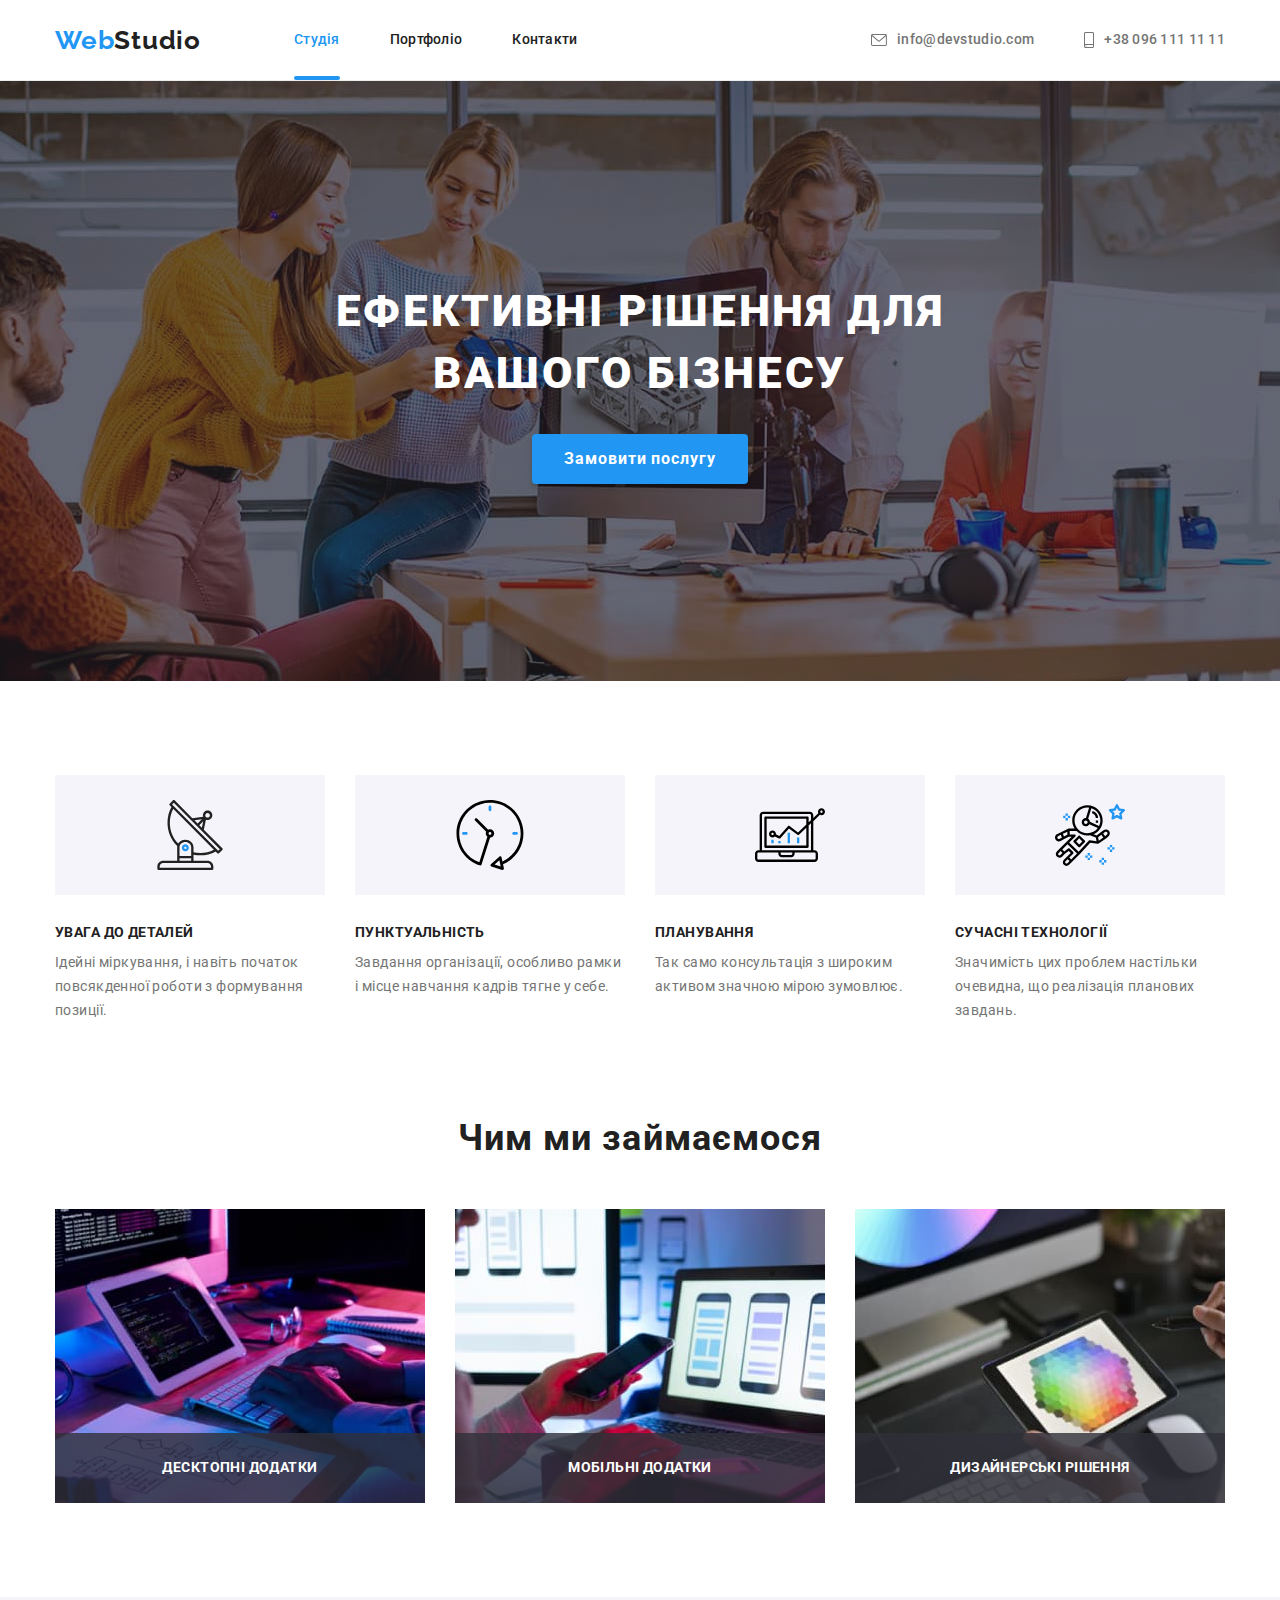
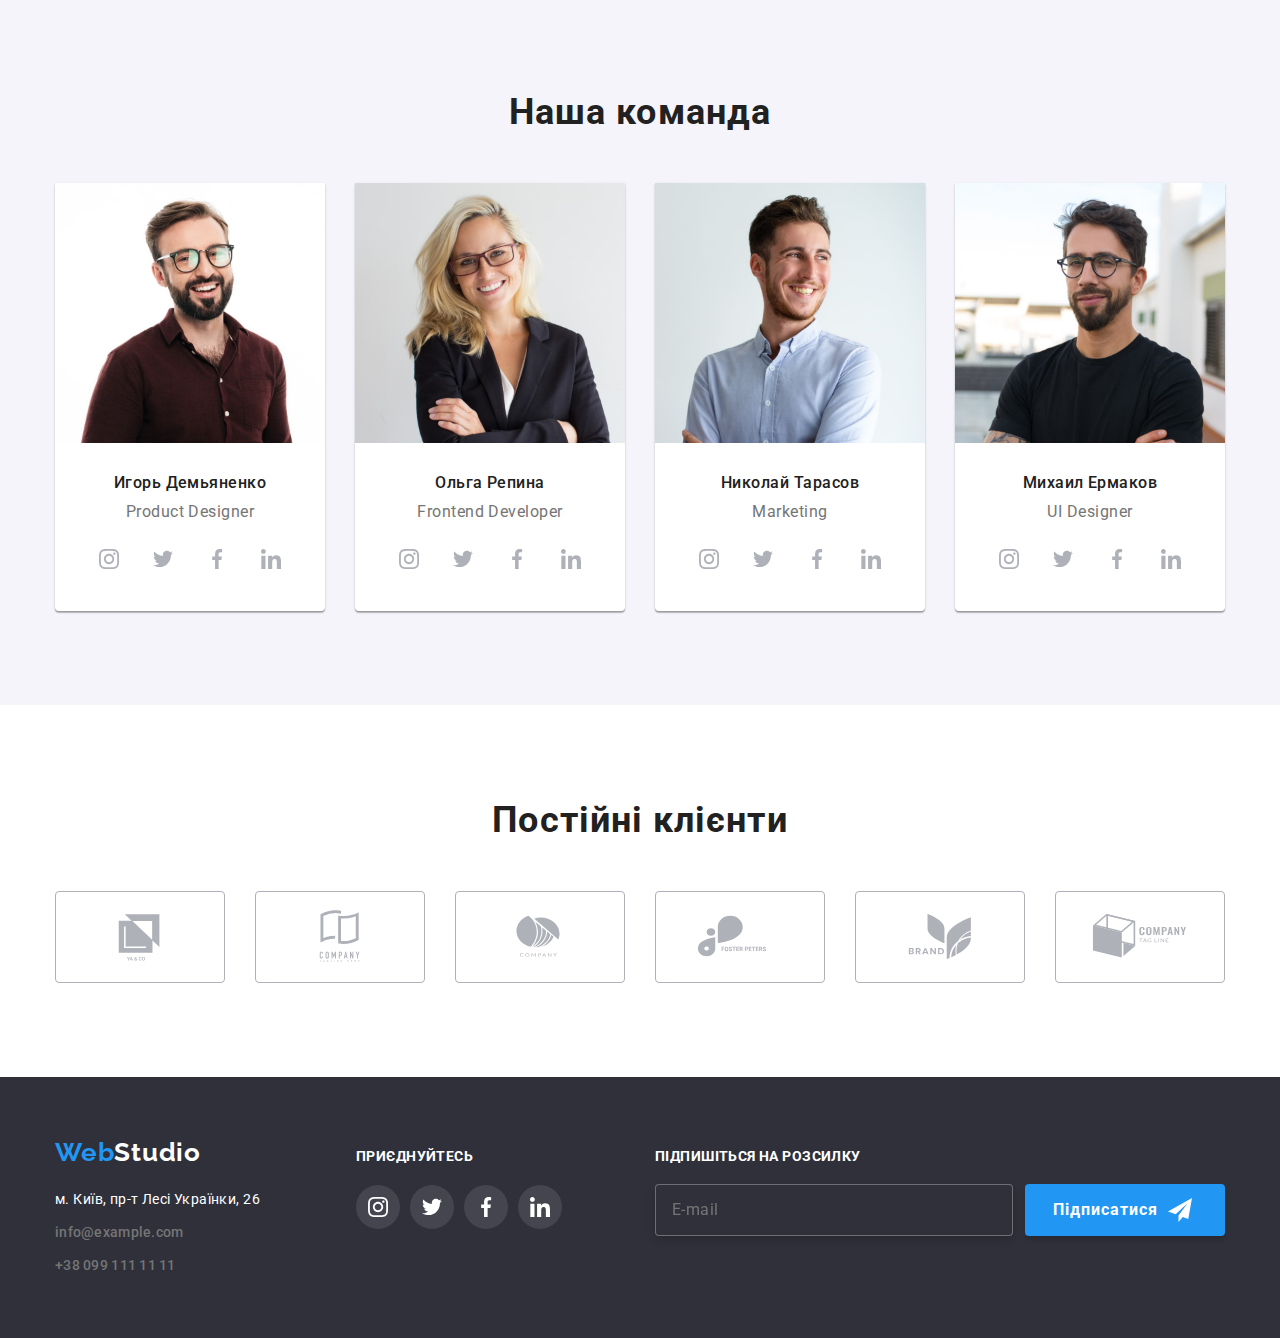
==== index.html @ 38ac06ab "Add files via upload" ====
<!DOCTYPE html>
<html lang="uk">
  <head>
    <meta charset="UTF-8" />
    <meta http-equiv="X-UA-Compatible" content="IE=edge" />
    <meta name="viewport" content="width=device-width, initial-scale=1.0" />
    <title>WebStudio</title>
    <link rel="preconnect" href="https://fonts.googleapis.com" />
    <link rel="preconnect" href="https://fonts.gstatic.com" crossorigin />
    <link
      href="https://fonts.googleapis.com/css2?family=Raleway:wght@700&family=Roboto:wght@400;500;700;900&display=swap"
      rel="stylesheet"
    />
    <link
      rel="stylesheet"
      href="https://cdnjs.cloudflare.com/ajax/libs/modern-normalize/1.1.0/modern-normalize.min.css"
    />
    <link rel="stylesheet" href="./css/styles.css" />
  </head>
  <body>
    <header class="header">
      <div class="container main-nav">
        <nav class="site-nav">
          <a lang="en" class="logo" href="index.html"
            ><span class="link-logo">Web</span>Studio</a
          >
          <ul class="main-site-nav">
            <li class="site-nav-item">
              <a class="link current" href="./index.html">Студія</a>
            </li>
            <li class="site-nav-item">
              <a class="link" href="./portfolio.html">Портфоліо</a>
            </li>
            <li class="site-nav-item"><a class="link" href="">Контакти</a></li>
          </ul>
        </nav>
        <ul class="address-nav-list">
          <li class="address-nav-item">
            <a class="address-nav-link" href="mailto:info@devstudio.com">
              <svg class="contacts-icon" width="16" height="12">
                <use href="./images/icons.svg#icon-mail"></use>
              </svg>
              info@devstudio.com
            </a>
          </li>
          <li class="address-nav-item">
            <a class="address-nav-link" href="tel:+380961111111">
              <svg class="contacts-icon" width="10" height="16">
                <use href="./images/icons.svg#icon-tel"></use>
              </svg>
              +38 096 111 11 11
            </a>
          </li>
        </ul>
      </div>
    </header>

    <main>
      <!--Герой-->
      <section class="hero section">
        <div class="container">
          <h1 class="hero-title">Ефективні рішення для вашого бізнесу</h1>
          <button class="hero-button" type="button" data-modal-open>Замовити послугу</button>
        </div>
      </section>
      <!--Особливості-->
      <section class="section">
        <div class="container">
          <h2 class="visually-hidden">Особливості</h2>
          <ul class="feature-list">
            <li class="feature-item">
              <div class="icon-container">
                <svg class="button-icon" width="70" height="70">
                  <use href="./images/icons.svg#icon-antenna"></use>
                </svg>
              </div>
              <h3 class="feature-title">УВАГА ДО ДЕТАЛЕЙ</h3>
              <p class="feature-text">
                Ідейні міркування, і навіть початок повсякденної роботи з
                формування позиції.
              </p>
            </li>
            <li class="feature-item">
              <div class="icon-container">
                <svg class="button-icon" width="70" height="70">
                  <use href="./images/icons.svg#icon-clock"></use>
                </svg>
              </div>
              <h3 class="feature-title">ПУНКТУАЛЬНІСТЬ</h3>
              <p class="feature-text">
                Завдання організації, особливо рамки і місце навчання кадрів
                тягне у себе.
              </p>
            </li>
            <li class="feature-item">
              <div class="icon-container">
                <svg class="button-icon" width="70" height="70">
                  <use href="./images/icons.svg#icon-diagram"></use>
                </svg>
              </div>
              <h3 class="feature-title">ПЛАНУВАННЯ</h3>
              <p class="feature-text">
                Так само консультація з широким активом значною мірою зумовлює.
              </p>
            </li>
            <li class="feature-item">
              <div class="icon-container">
                <svg class="button-icon" width="70" height="70">
                  <use href="./images/icons.svg#icon-astronaut"></use>
                </svg>
              </div>
              <h3 class="feature-title">СУЧАСНІ ТЕХНОЛОГІЇ</h3>
              <p class="feature-text">
                Значимість цих проблем настільки очевидна, що реалізація
                планових завдань.
              </p>
            </li>
          </ul>
        </div>
      </section>

      <!--Чим ми займаємося-->
      
      <section class="work section">
        <div class="container">
          <h2 class="work-title">Чим ми займаємося</h2>
          <ul class="work-list">
            <li class="work-item">
              <img
                src="./images/img.jpg"
                alt="розробка"
                width="370"
                height="294"
              />
              <p class="work-text">Десктопні додатки</p>
            </li>
            <li class="work-item">
              <img
                src="./images/img1.jpg"
                alt="адаптація"
                width="370"
                height="294"
              />
              <p class="work-text">Мобільні додатки</p>
            </li>
            <li class="work-item">
              <img
                src="./images/img2.jpg"
                alt="дизайн"
                width="370"
                height="294"
              />
              <p class="work-text">Дизайнерські рішення</p>
            </li>
          </ul>
        </div>
      </section>

      <!--Команда-->
      <section class="team section">
        <div class="container">
          <h2 class="team-title">Наша команда</h2>
          <ul class="team-list">
            <li class="team-card">
              <img
                src="./images/img3.jpg"
                alt="Игорь Демьяненко"
                width="270"
                height="260"
              />
              <h4 class="team-name">Игорь Демьяненко</h4>
              <p class="team-description" lang="en">Product Designer</p>
              <ul class="team-icon-list">
                <li class="team-icon-item">
                  <a class="team-icon-link" href="">
                    <svg class="team-icon" width="20" height="20">
                      <use href="./images/icons.svg#icon-instagram"></use>
                    </svg>
                  </a>
                </li>
                <li class="team-icon-item">
                  <a class="team-icon-link" href="">
                    <svg class="team-icon" width="20" height="20">
                      <use href="./images/icons.svg#icon-twitter"></use>
                    </svg>
                  </a>
                </li>
                <li class="team-icon-item">
                  <a class="team-icon-link" href="">
                    <svg class="team-icon" width="20" height="20">
                      <use href="./images/icons.svg#icon-facebook"></use>
                    </svg>
                  </a>
                </li>
                <li class="team-icon-item">
                  <a class="team-icon-link" href="">
                    <svg class="team-icon" width="20" height="20">
                      <use href="./images/icons.svg#icon-linkedin"></use>
                    </svg>
                  </a>
                </li>
              </ul>
            </li>
            <li class="team-card">
              <img
                src="./images/img4.jpg"
                alt="Ольга Репина"
                width="270"
                height="260"
              />
              <h4 class="team-name">Ольга Репина</h4>
              <p class="team-description" lang="en">Frontend Developer</p>
              <ul class="team-icon-list">
                <li class="team-icon-item">
                  <a class="team-icon-link" href="">
                    <svg class="team-icon" width="20" height="20">
                      <use href="./images/icons.svg#icon-instagram"></use>
                    </svg>
                  </a>
                </li>
                <li class="team-icon-item">
                  <a class="team-icon-link" href="">
                    <svg class="team-icon" width="20" height="20">
                      <use href="./images/icons.svg#icon-twitter"></use>
                    </svg>
                  </a>
                </li>
                <li class="team-icon-item">
                  <a class="team-icon-link" href="">
                    <svg class="team-icon" width="20" height="20">
                      <use href="./images/icons.svg#icon-facebook"></use>
                    </svg>
                  </a>
                </li>
                <li class="team-icon-item">
                  <a class="team-icon-link" href="">
                    <svg class="team-icon" width="20" height="20">
                      <use href="./images/icons.svg#icon-linkedin"></use>
                    </svg>
                  </a>
                </li>
              </ul>
            </li>
            <li class="team-card">
              <img
                src="./images/img5.jpg"
                alt="Николай Тарасов"
                width="270"
                height="260"
              />
              <h4 class="team-name">Николай Тарасов</h4>
              <p class="team-description" lang="en">Marketing</p>
              <ul class="team-icon-list">
                <li class="team-icon-item">
                  <a class="team-icon-link" href="">
                    <svg class="team-icon" width="20" height="20">
                      <use href="./images/icons.svg#icon-instagram"></use>
                    </svg>
                  </a>
                </li>
                <li class="team-icon-item">
                  <a class="team-icon-link" href="">
                    <svg class="team-icon" width="20" height="20">
                      <use href="./images/icons.svg#icon-twitter"></use>
                    </svg>
                  </a>
                </li>
                <li class="team-icon-item">
                  <a class="team-icon-link" href="">
                    <svg class="team-icon" width="20" height="20">
                      <use href="./images/icons.svg#icon-facebook"></use>
                    </svg>
                  </a>
                </li>
                <li class="team-icon-item">
                  <a class="team-icon-link" href="">
                    <svg class="team-icon" width="20" height="20">
                      <use href="./images/icons.svg#icon-linkedin"></use>
                    </svg>
                  </a>
                </li>
              </ul>
            </li>
            <li class="team-card">
              <img
                src="./images/img6.jpg"
                alt="Михаил Ермаков"
                width="270"
                height="260"
              />
              <h4 class="team-name">Михаил Ермаков</h4>
              <p class="team-description" lang="en">UI Designer</p>
              <ul class="team-icon-list">
                <li class="team-icon-item">
                  <a class="team-icon-link" href="">
                    <svg class="team-icon" width="20" height="20">
                      <use href="./images/icons.svg#icon-instagram"></use>
                    </svg>
                  </a>
                </li>
                <li class="team-icon-item">
                  <a class="team-icon-link" href="">
                    <svg class="team-icon" width="20" height="20">
                      <use href="./images/icons.svg#icon-twitter"></use>
                    </svg>
                  </a>
                </li>
                <li class="team-icon-item">
                  <a class="team-icon-link" href="">
                    <svg class="team-icon" width="20" height="20">
                      <use href="./images/icons.svg#icon-facebook"></use>
                    </svg>
                  </a>
                </li>
                <li class="team-icon-item">
                  <a class="team-icon-link" href="">
                    <svg class="team-icon" width="20" height="20">
                      <use href="./images/icons.svg#icon-linkedin"></use>
                    </svg>
                  </a>
                </li>
              </ul>
            </li>
          </ul>
        </div>
      </section>

      <!-- Клиенты -->
      <section class="clients section">
        <div class="container">
          <h2 class="clients-title">Постійні клієнти</h2>
          <ul class="clients-list">
            <li class="clients-item">
              <a class="clients-link" href="">
                <svg class="clients-icon" width="106" height="60">
                  <use href="./images/icons.svg#icon-icon1"></use>
                </svg>
              </a>
            </li>
            <li class="clients-item">
              <a class="clients-link" href="">
                <svg class="clients-icon" width="106" height="60">
                  <use href="./images/icons.svg#icon-icon2"></use>
                </svg>
              </a>
            </li>
            <li class="clients-item">
              <a class="clients-link" href="">
                <svg class="clients-icon" width="106" height="60">
                  <use href="./images/icons.svg#icon-icon3"></use>
                </svg>
              </a>
            </li>
            <li class="clients-item">
              <a class="clients-link" href="">
                <svg class="clients-icon" width="106" height="60">
                  <use href="./images/icons.svg#icon-icon4"></use>
                </svg>
              </a>
            </li>
            <li class="clients-item">
              <a class="clients-link" href="">
                <svg class="clients-icon" width="106" height="60">
                  <use href="./images/icons.svg#icon-icon5"></use>
                </svg>
              </a>
            </li>
            <li class="clients-item">
              <a class="clients-link" href="">
                <svg class="clients-icon" width="106" height="60">
                  <use href="./images/icons.svg#icon-icon6"></use>
                </svg>
              </a>
            </li>
          </ul>
        </div>
      </section>
    </main>

    <!--Футер-->
    <footer class="footer">
      <div class="container footer-container">
        <div class="footer-div">
          <a lang="en" class="footer-logo" href="index.html">
            <span class="link-logo">Web</span>Studio</a
          >
          <address class="footer-address">
            <ul class="footer-list">
              <li class="footer-item">
                <a
                  class="link-footer"
                  href="https://goo.gl/maps/oWEZeGA9jAZj1tNt6"
                  target="_blank"
                  rel="nooppener noreferrer nofollow"
                  >м. Київ, пр-т Лесі Українки, 26</a
                >
              </li>
              <li class="footer-item">
                <a class="footer-nav" href="mailto:info@example."
                  >info@example.com</a
                >
              </li>
              <li class="footer-item">
                <a class="footer-nav" href="tel:+380991111111"
                  >+38 099 111 11 11</a
                >
              </li>
            </ul>
          </address>
        </div>
        <div class="footer-icon-div">
          <p class="footer-p">приєднуйтесь</p>
          <ul class="footer-icon-list">
            <li class="footer-icon-item">
              <a class="footer-icon-link" href="">
                <svg class="footer-icon" width="20" height="20">
                  <use href="./images/icons.svg#icon-instagram"></use>
                </svg>
              </a>
            </li>
            <li class="footer-icon-item">
              <a class="footer-icon-link" href="">
                <svg class="footer-icon" width="20" height="20">
                  <use href="./images/icons.svg#icon-twitter"></use>
                </svg>
              </a>
            </li>
            <li class="footer-icon-item">
              <a class="footer-icon-link" href="">
                <svg class="footer-icon" width="20" height="20">
                  <use href="./images/icons.svg#icon-facebook"></use>
                </svg>
              </a>
            </li>
            <li class="footer-icon-item">
              <a class="footer-icon-link" href="">
                <svg class="footer-icon" width="20" height="20">
                  <use href="./images/icons.svg#icon-linkedin"></use>
                </svg>
              </a>
            </li>
          </ul>
        </div>
        <div class="footer-form">
          <p class="footer-form-text">Підпишіться на розсилку</p>
          <div class="footer-div-send">
            <input class="footer-input" type="email" placeholder="E-mail">  
            <button class="footer-button" type="submit">Підписатися
              <svg class="footer-icon-send" width="24" height="24">
                <use href="./images/icons.svg#icon-send"></use>
              </svg>
            </button>
          </div>
        </div>  
      </div>
    </footer>

    <!--BACKDROP-->
    
    <div class="backdrop is-hidden" data-modal>
      <div class="modal">
        <p class="modal-title">Залиште свої дані, ми вам передзвонимо</p>

        <!-- --form-- -->
        <form class="form">
          <div class="form-field">
            <!-- --name-- -->
            <label class="form-label" for="name">Ім'я</label>
            <div class="form-field-wrapper">
              <input class="form-input" type="text" name="name" id="name" autocomplete="off">
              <svg class="icon" width="18" height="18">
                <use href="./images/icons.svg#name"></use>
              </svg>  
            </div>
            <!-- --tel-- -->
            <label class="form-label" for="tel">Телефон</label>
            <div class="form-field-wrapper">
              <input class="form-input" type="tel" name="tel" id="tel" autocomplete="off">
              <svg class="icon" width="18" height="18">
                <use href="./images/icons.svg#tel"></use>
              </svg>
            </div>
            <!-- --mail-- -->
            <label class="form-label" for="mail">Пошта</label>
            <div class="form-field-wrapper">
              <input class="form-input" type="email" name="mail" id="mail" autocomplete="off">
              <svg class="icon" width="18" height="18">
                <use href="./images/icons.svg#mail"></use>
              </svg>  
            </div>
          </div>
            
          <div class="form-field">
            <label class="form-label" for="comment">Коментар</label>
            <textarea class="comment-date" name="comment" id="comment" rows="8" placeholder="Введіть текст"></textarea>
          </div>
      
          <label class="label-checkbox">
            <input class="checkbox" type="checkbox" name="checkbox">
            <div class="checkbox-icon-div">
              <svg class="checkbox-icon1" width="16" height="15">
                <use href="./images/icons.svg#vector"></use>
              </svg>
              <svg class="checkbox-icon2" width="16" height="15">
                <use href="./images/icons.svg#icon-check"></use>
              </svg>
            </div>
            <span class="form-policy">Погоджуюся з розсилкою та приймаю
            <a class="checkbox-link" href="">Умови договору</a></span>
          </label>

          <button class="form-button" type="submit">Відправити</button>
        </form>  

      <!-- --form-- -->

        <button class="button-close" data-modal-close>
          <svg class="close-icon" width="11" height="11">
            <use href="./images/icons.svg#icon-close"></use>
          </svg>
        </button>
      </div>
    </div>
    <script src="./js/modal.js"></script>
  </body>
</html>
---- css/styles.css ----
html {
	box-sizing: border-box;
}
*,
*::before,
*::after {
	box-sizing: inherit;
}

:root {
	--primary-text-color: #212121;
	--secondary-text-color: #757575;
	--link-color: #2196f3;
	--white-text-color: #ffffff;
	--primary-background: #ffffff;
	--secondary-background: #f5f4fa;
	--dark-background: #2f303a;
	--icon-color: #afb1b8;
	--timing-function: cubic-bezier(0.4, 0, 0.2, 1);
}

body {
	margin: auto;
	color: var(--primary-text-color);
	background-color: var(--primary-background);
	font-family: "Roboto", sans-serif;
	font-style: normal;
}

footer {
	margin: auto;
	background: var(--dark-background);
}

h1,
h2,
h3,
h4,
h5,
h6,
p {
	display: block;
	margin-top: 0;
	margin-bottom: 0;
}

ul {
	list-style: none;
	padding: 0;
	margin: 0;
}

p {
	margin-top: 0;
	margin-bottom: 0;
}

img {
	display: block;
	max-width: 100%;
	height: auto;
}

.header {
	margin: auto;
	max-width: 1600px;
	display: block;
	border-bottom: 1px solid #ececec;
}
.section {
	margin: auto;
	display: block;
	padding-top: 94px;
	padding-bottom: 94px;
	max-width: 1600px;
}
.container {
	margin: 0 auto;
	width: 1200px;
	padding: 0 15px;
}

.main-nav {
	display: flex;
	align-items: center;
}

.site-nav,
.main-site-nav {
	display: flex;
	align-items: center;
}

.main-site-nav {
	gap: 50px;
}
.logo {
	margin-right: 93px;
}

.link {
	display: block;
	padding-top: 32px;
	padding-bottom: 32px;
}

.link-logo {
	color: var(--link-color);
	text-decoration: none;
}

.logo,
.footer-logo {
	color: var(--primary-text-color);
	font-family: "Raleway", sans-serif;
	font-weight: 700;
	font-size: 26px;
	line-height: 1.19;
	letter-spacing: 0.03em;
	text-decoration: none;
}

.link,
.link-footer {
	color: var(--primary-text-color);
	font-weight: 500;
	font-size: 14px;
	line-height: 1.14;
	letter-spacing: 0.02em;
	text-decoration: none;
	transition: color 250ms var(--timing-function);
}

.current {
	color: var(--link-color);
	position: relative;
}

.current::after {
	content: "";
	display: block;
	position: absolute;
	width: 100%;
	height: 4px;
	background: currentColor;
	border-radius: 2px;
	bottom: 0;
	animation: animation-current 250ms var(--timing-function);
}
@keyframes animation-current {
	0% {
		transform: scaleX(1);
	}
	50% {
		transform: scaleX(0);
	}
	100% {
		transform: scaleX(1);
	}
}

.link:hover,
.link:focus,
.footer-nav:hover,
.footer-nav:focus,
.link-footer:hover,
.link-footer:focus {
	color: var(--link-color);
}

.address-nav-link {
	display: flex;
	align-items: center;
	padding-top: 32px;
	padding-bottom: 32px;
	color: var(--secondary-text-color);
	font-weight: 500;
	font-size: 14px;
	line-height: 1.14;
	letter-spacing: 0.02em;
	text-decoration: none;
	transition: color 250ms var(--timing-function);
}

.address-nav-list {
	display: flex;
	margin-left: auto;
	gap: 50px;
}

.address-nav-link:hover,
.address-nav-link:focus {
	color: var(--link-color);
}
.contacts-icon {
	margin-right: 10px;
	fill: currentColor;
}

/* -----------------------HERO-------------------------- */

.hero {
	padding-top: 200px;
	padding-bottom: 200px;
	text-align: center;
	max-width: 1600px;
	height: 600px;
	background: #c4c4c4;
	background-image: linear-gradient(rgba(47, 48, 58, 0.4), rgba(47, 48, 58, 0.4)), url(../images/hero.jpg);
	background-repeat: no-repeat;
	background-position: center;
	background-size: cover;
}

.hero-title {
	margin: 0 auto 30px;
	width: 696px;
	color: var(--white-text-color);
	font-weight: 900;
	font-size: 44px;
	line-height: 1.4;
	text-align: center;
	letter-spacing: 0.06em;
	text-transform: uppercase;
}

.visually-hidden {
	position: absolute;
	width: 1px;
	height: 1px;
	margin: -1px;
	border: 0;
	padding: 0;
	white-space: nowrap;
	clip-path: inset(100%);
	clip: rect(0 0 0 0);
	overflow: hidden;
}

.hero-button {
	padding: 10px 32px;
	color: var(--white-text-color);
	background-color: var(--link-color);
	box-shadow: 0px 4px 4px rgba(0, 0, 0, 0.15);
	cursor: pointer;
	font-family: inherit;
	border-radius: 4px;
	border: none;
	font-weight: 700;
	font-size: 16px;
	line-height: 1.88;
	letter-spacing: 0.06em;
	transition: background-color 250ms var(--timing-function), box-shadow 250ms var(--timing-function);
}

.hero-button:hover,
.hero-button:focus {
	background-color: #188ce8;
	box-shadow: 0px 4px 4px rgba(0, 0, 0, 0.15);
}

/* --------------------Особливості--------------------------- */

.feature-list {
	display: flex;
	gap: 30px;
}

.feature-title {
	margin-bottom: 10px;
	color: var(--primary-text-color);
	font-weight: 700;
	font-size: 14px;
	line-height: 1.14;
	letter-spacing: 0.03em;
	text-transform: uppercase;
}

.feature-text {
	color: var(--secondary-text-color);
	font-weight: 400;
	font-size: 14px;
	line-height: 1.71;
	letter-spacing: 0.03em;
}

.icon-container {
	display: flex;
	align-items: center;
	justify-content: center;
	width: 270px;
	height: 120px;
	border: none;
	background: var(--secondary-background);
	margin-bottom: 30px;
}
/* --------------------------WORK------------------------------- */

.work {
	padding-top: 0;
}

.work-title,
.team-title,
.clients-title {
	margin-bottom: 50px;
	color: var(--primary-text-color);
	font-weight: 700;
	font-size: 36px;
	line-height: 1.17;
	letter-spacing: 0.03em;
	text-align: center;
}

.work-list {
	display: flex;
	gap: 30px;
}

.work-item {
	position: relative;
	padding: 27px auto;
}

.work-text {
	display: flex;
	position: absolute;
	bottom: 0;
	width: 100%;
	height: 70px;

	font-weight: 700;
	font-size: 14px;
	line-height: 1.14;
	align-items: center;
	justify-content: center;
	letter-spacing: 0.03em;
	text-transform: uppercase;
	color: var(--white-text-color);
	background: rgba(47, 48, 58, 0.8);
}

/* -----------------------TEAM----------------------- */

.team {
	background: var(--secondary-background);
}

.team-list {
	display: flex;
	gap: 30px;
}

.team-name {
	margin-bottom: 10px;
	padding-top: 30px;
	color: var(--primary-text-color);
	font-weight: 500;
	font-size: 16px;
	line-height: 1.19;
	text-align: center;
	letter-spacing: 0.03em;
}

.team-description {
	font-family: "Roboto";
	font-style: normal;
	color: var(--secondary-text-color);
	font-weight: 400;
	font-size: 16px;
	line-height: 1.19;
	text-align: center;
	letter-spacing: 0.03em;
	margin-bottom: 16px;
}

.team-card {
	background-color: var(--primary-background);
	box-shadow: 0px 1px 3px rgba(0, 0, 0, 0.12), 0px 1px 1px rgba(0, 0, 0, 0.14), 0px 2px 1px rgba(0, 0, 0, 0.2);
	border-radius: 0px 0px 4px 4px;
}

/* ----------------TEAM ICON------------ */

.team-icon-list {
	display: flex;
	justify-content: center;
	align-items: center;
	gap: 10px;
	padding-bottom: 30px;
}

.team-icon-link {
	display: flex;
	align-items: center;
	justify-content: center;
	width: 44px;
	height: 44px;
	border: none;
	border-radius: 50%;
	color: var(--icon-color);
	transition: color 250ms var(--timing-function), background-color 250ms var(--timing-function);
}

.team-icon {
	fill: currentColor;
}

.team-icon-link:hover,
.team-icon-link:focus {
	color: var(--white-text-color);
	background-color: var(--link-color);
}

/* -------------------------CLIENTS----------------------- */

.clients-list {
	display: flex;
	gap: 30px;
}

.clients-link {
	display: flex;
	justify-content: center;
	align-items: center;
	border: 1px solid var(--icon-color);
	border-radius: 4px;
	color: var(--icon-color);
	width: 170px;
	height: 92px;
	transition: color 250ms var(--timing-function), border-color 250ms var(--timing-function);
}

.clients-icon {
	fill: currentColor;
}

.clients-link:hover,
.clients-link:focus {
	border-color: var(--link-color);
	color: var(--link-color);
}

/* ---------------------FOOTER----------------------- */

.footer {
	display: flex;
	padding-top: 60px;
	padding-bottom: 60px;
	max-width: 1600px;
}

.footer-container {
	display: flex;
	align-items: baseline;
}

.footer-logo {
	display: inline-block;
	margin-bottom: 20px;
	color: var(--white-text-color);
}

.footer-address {
	width: 231px;
	font-style: normal;
	font-weight: 400;
	font-size: 14px;
	line-height: 1.71;
	letter-spacing: 0.03em;
	color: var(--white-text-color);
}

.footer-item .link-footer {
	font-weight: 400;
	font-size: 14px;
	line-height: 1.71;
	letter-spacing: 0.03em;
	color: #FFFFFF;
	transition: color 250ms var(--timing-function);
}

.footer-item .link-footer:hover,
.footer-item .link-footer:focus {
	color: var(--link-color);	
}

.footer-item:not(:last-child) {
	margin-bottom: 9px;
}

.link-footer {
	color: var(--white-text-color);
}

.footer-nav {
	color: var(--secondary-text-color);
	font-weight: 500;
	font-size: 14px;
	line-height: 1.14;
	letter-spacing: 0.02em;
	text-decoration: none;
	transition: color 250ms var(--timing-function);
}

/* ----------------FOOTER ICON-------------- */

.footer-div {
	display: inline-block;
	justify-content: center;
	align-items: center;
	margin-right: 70px;
}

.footer-p {
	font-weight: 700;
	font-size: 14px;
	line-height: 1.14;
	letter-spacing: 0.03em;
	text-transform: uppercase;
	color: var(--white-text-color);
	margin-bottom: 20px;
}

.footer-icon-list {
	display: flex;
	gap: 10px;
}

.footer-icon-link {
	display: flex;
	align-items: center;
	justify-content: center;
	width: 44px;
	height: 44px;
	border: none;
	border-radius: 50%;
	color: var(--white-text-color);
	background: rgba(255, 255, 255, 0.1);
	transition: background-color 250ms cubic-bezier(0.4, 0, 0.2, 1);
}

.footer-icon {
	fill: currentColor;
}

.footer-icon-link:hover,
.footer-icon-link:focus {
	background-color: var(--link-color);
}


/* -------------------------FOOTER-FORM------------------ */

.footer-form {
	display: flex;
	flex-direction: column;
	margin-left: 93px;
}

.footer-form-text {
	margin-bottom: 20px;
	margin-right: 10px;
	font-weight: 700;
	font-size: 14px;
	line-height: calc(16/14);
	letter-spacing: 0.03em;
	text-transform: uppercase;
	color: var(--white-text-color);
}

.footer-div-send {
	display: flex;
}

.footer-input {
	margin-right: 12px;
	padding-top: 15px;
	padding-bottom: 15px;
	padding-left: 16px;
	width: 358px;
	font-weight: 400;
	font-size: 16px;
	line-height: calc(20/16);
	display: flex;
	align-items: center;
	letter-spacing: 0.03em;
	color: rgba(255, 255, 255, 0.6);
	border: 1px solid rgba(255, 255, 255, 0.3);
	filter: drop-shadow(0px 4px 4px rgba(0, 0, 0, 0.15));
	border-radius: 4px;
	background: var(--dark-background);
	outline: none;
	cursor: pointer;
}
.footer-button {
	display: flex;
	align-items: center;
	text-align: center;
	padding: 10px 28px;
	width: 200px;
	font-weight: 700;
	font-size: 16px;
	line-height: 1.88;
	letter-spacing: 0.06em;
	color: var(--white-text-color);
	background: var(--link-color);
	box-shadow: 0px 4px 4px rgba(0, 0, 0, 0.15);
	border-radius: 4px;
	border: none;
}

.footer-icon-send {
	margin-left: 10px;
}

/* -------------------------PORTFOLIO------------------------ */

.portfolio-btn-list {
	display: flex;
	justify-content: center;
	margin-bottom: 50px;
	gap: 8px;
}

.portfolio-button {
	padding: 6px 22px;
	background: var(--secondary-background);
	font-weight: 500;
	font-size: 16px;
	line-height: 1.63;
	text-align: center;
	letter-spacing: 0.03em;
	border: none;
	text-decoration: none;
	cursor: pointer;
	font-family: inherit;
	border-radius: 4px;
	transition: color 250ms var(--timing-function), background-color 250ms var(--timing-function),
		box-shadow 250ms var(--timing-function);
}

.portfolio-button:hover,
.portfolio-button:focus {
	color: var(--white-text-color);
	background-color: var(--link-color);
	box-shadow: 0px 3px 1px rgba(0, 0, 0, 0.1), 0px 1px 2px rgba(0, 0, 0, 0.08), 0px 2px 2px rgba(0, 0, 0, 0.12);
}

.portfolio-card-list {
	display: flex;
	flex-wrap: wrap;
	background-color: var(--primary-background);
	gap: 30px;
	column-gap: 30px;
}

.portfolio-card-item {
	width: calc((100% - 60px) / 3);
}

.portfolio-link {
	display: block;
	text-decoration: none;
	transition: box-shadow 250ms var(--timing-function);
}

.portfolio-link:hover,
.portfolio-link:focus {
	box-shadow: 0px 1px 1px rgba(0, 0, 0, 0.12), 0px 4px 4px rgba(0, 0, 0, 0.06), 1px 4px 6px rgba(0, 0, 0, 0.16);
}

/* --------------------СИНЯ КАРТОЧКА---------------------- */

.card-thumb {
	position: relative;
	overflow: hidden;
}

.text-thumb {
	position: absolute;
	top: 0;
	opacity: 0;
	pointer-events: none;
	padding: 63px 24px;
	width: 100%;
	height: 294px;
	font-weight: 400;
	font-size: 18px;
	line-height: 1.56;
	letter-spacing: 0.03em;
	color: var(--white-text-color);
	transform: translateY(294px);
	transition: transform 250ms var(--timing-function), opacity 250ms var(--timing-function);
}

.card-thumb::before {
	position: absolute;
	top: 0; 
	left: 0;
	content: "";
	opacity: 0;
	pointer-events: none;
	width: 100%;
	height: 100%;
	background: rgba(33, 150, 243, 0.9);
	transform: translateY(294px);
	transition: transform 250ms var(--timing-function), opacity 250ms var(--timing-function);
}

.portfolio-link:hover .text-thumb,
.portfolio-link:focus .text-thumb,
.portfolio-link:hover .card-thumb::before,
.portfolio-link:focus .card-thumb::before {
	opacity: 1;
	transform: translateY(0px);
}

/* ------------------------------------------------------------------ */

.portfolio-descr {
	padding: 20px 24px;
	border: 1px solid #eeeeee;
	border-top: none;
}

.portfolio-title {
	margin-bottom: 4px;
	color: var(--primary-text-color);
	font-weight: 700;
	font-size: 18px;
	line-height: 2;
	letter-spacing: 0.06em;
}

.portfolio-text {
	color: var(--secondary-text-color);
	font-weight: 400;
	font-size: 16px;
	line-height: 1.88;
	letter-spacing: 0.03em;
}

/* ---------------------backdrop---------------------- */
.backdrop {
	position: fixed;
	top: 0;
	left: 0;

	width: 100%;
	height: 100%;

	opacity: 1;
	background-color: rgba(0, 0, 0, 0.2);
	transition: opacity 250ms var(--timing-function), transform 250ms var(--timing-function), visibility 250ms var(--timing-function);
}

.backdrop.is-hidden {
	visibility: hidden;
	opacity: 0;
	pointer-events: none;
}

.backdrop.is-hidden .modal {
	transform: translate(-50%, -50%) scale(0.5);
}

.modal {
	position: absolute;
	top: 50%;
	left: 50%;

	min-width: 528px;
	min-height: 581px;
	padding: 40px;

	background-color: #ffffff;
	box-shadow: 0px 1px 3px rgba(0, 0, 0, 0.12), 0px 1px 1px rgba(0, 0, 0, 0.14), 0px 2px 1px rgba(0, 0, 0, 0.2);
	border-radius: 4px;
	transform: translate(-50%, -50%) scale(1);
	transition: transform 250ms var(--timing-function);
}

.button-close {
	position: absolute;
	padding: auto;
	top: 8px;
	right: 8px;

	width: 30px;
	height: 30px;

	background: #ffffff;
	border: 1px solid rgba(0, 0, 0, 0.1);
	border-radius: 50%;
	color: #000000;
	cursor: pointer;

	transition: color 250ms var(--timing-function);
}

.button-close:hover,
.button-close:focus	{
	color: var(--link-color);
}
.close-icon {
	fill: currentColor;
}

.modal-title {
	text-align: center;
	padding-bottom: 12px;

	font-weight: 700;
	font-size: 20px;
	line-height: 1.15;
	letter-spacing: 0.03em;
	color: var(--primary-text-color);
}

.form-field {
    display: flex;
    flex-direction: column;
}

.form-label {
	margin-top: 10px;
	margin-bottom: 4px;
	font-weight: 400;
	font-size: 12px;
	line-height: 1.17;
	letter-spacing: 0.01em;
	color: var(--secondary-text-color);
}

.form-input {
	width: 100%;
	height: 40px;
	outline: none;
	border: 1px solid rgba(33, 33, 33, 0.2);
	border-radius: 4px;
	cursor: pointer;
	padding-left: 42px;
	padding-top: 11px;
	padding-bottom: 11px;	
	transition: border-color 250ms var(--timing-function);
}

.form-input:hover,
.form-input:focus,
.comment-date:hover,
.comment-date:focus {
	border-color: var(--link-color);
}

.form-field-wrapper {
	position: relative;
	transition: color 250ms var(--timing-function);
}

.form-field-wrapper:hover,
.form-field-wrapper:focus {
	color: var(--link-color);
}

.icon {
	position: absolute;
	top: 50%;
	left: 15px;
	transform: translateY(-50%);
	fill: currentColor;
}

.comment-date {
	padding: 12px 16px;
	margin-bottom: 20px;
	font-weight: 400;
	font-size: 12px;
	line-height: 1.17;
	letter-spacing: 0.01em;
	border: 1px solid rgba(33, 33, 33, 0.2);
	border-radius: 4px;
	outline: none;
	cursor: pointer;
	transition: border-color 250ms var(--timing-function);
}


.label-checkbox {
	display: flex;
	align-items: center;
	justify-content: center;
	cursor: pointer;
}

.checkbox-icon-div {
	display: flex;
	border-radius: 2px;
	width: 16px;
	height: 15px;
	transition: background-color 250ms var(--timing-function), border-color 250ms var(--timing-function);
}


.checkbox {
	appearance: none;
	position: absolute;
}

.checkbox-icon1 {
	position: absolute;
}


.checkbox:checked+.checkbox-icon-div {
    background-color: var(--link-color);
	fill: var(--link-color);
}

.checkbox:focus+.checkbox-icon-div {
    border-color: var(--link-color);
}

.form-policy {
	margin-left: 8px;

	font-weight: 400;
	font-size: 14px;
	line-height: 1.71;
	letter-spacing: 0.03em;
	color: var(--secondary-text-color);
}

.checkbox-link {
	color: var(--link-color);
}

.form-button {
	display: flex;
	align-items: center;
	text-align: center;
	padding: 10px 52px;
	margin: 30px auto 0;

	font-weight: 700;
	font-size: 16px;
	line-height: 1.88;
	letter-spacing: 0.06em;
	color: var(--white-text-color);
	background: var(--link-color);
	box-shadow: 0px 4px 4px rgba(0, 0, 0, 0.15);
	border-radius: 4px;
	border: none;
	cursor: pointer;
	transition: background-color 250ms var(--timing-function);
}

.form-button:hover,
.form-button:focus {
	background-color: #188CE8;
}
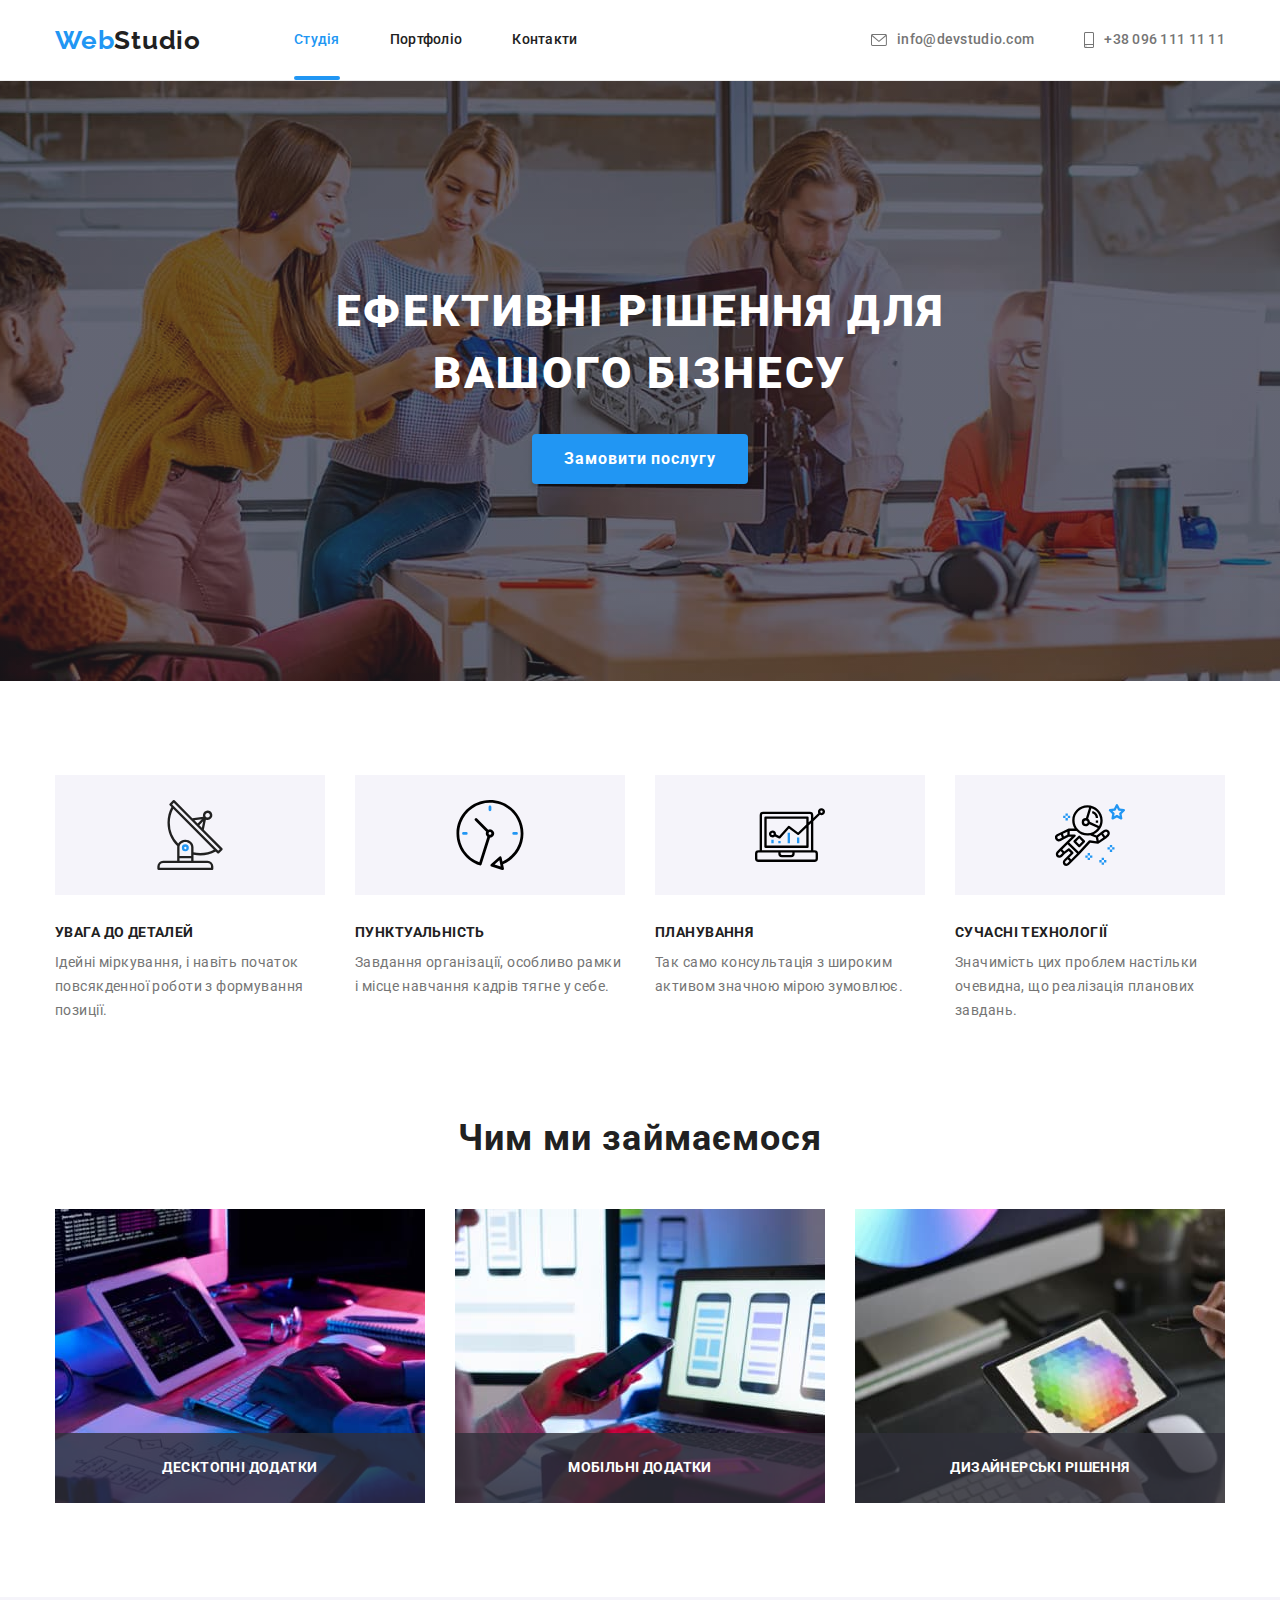
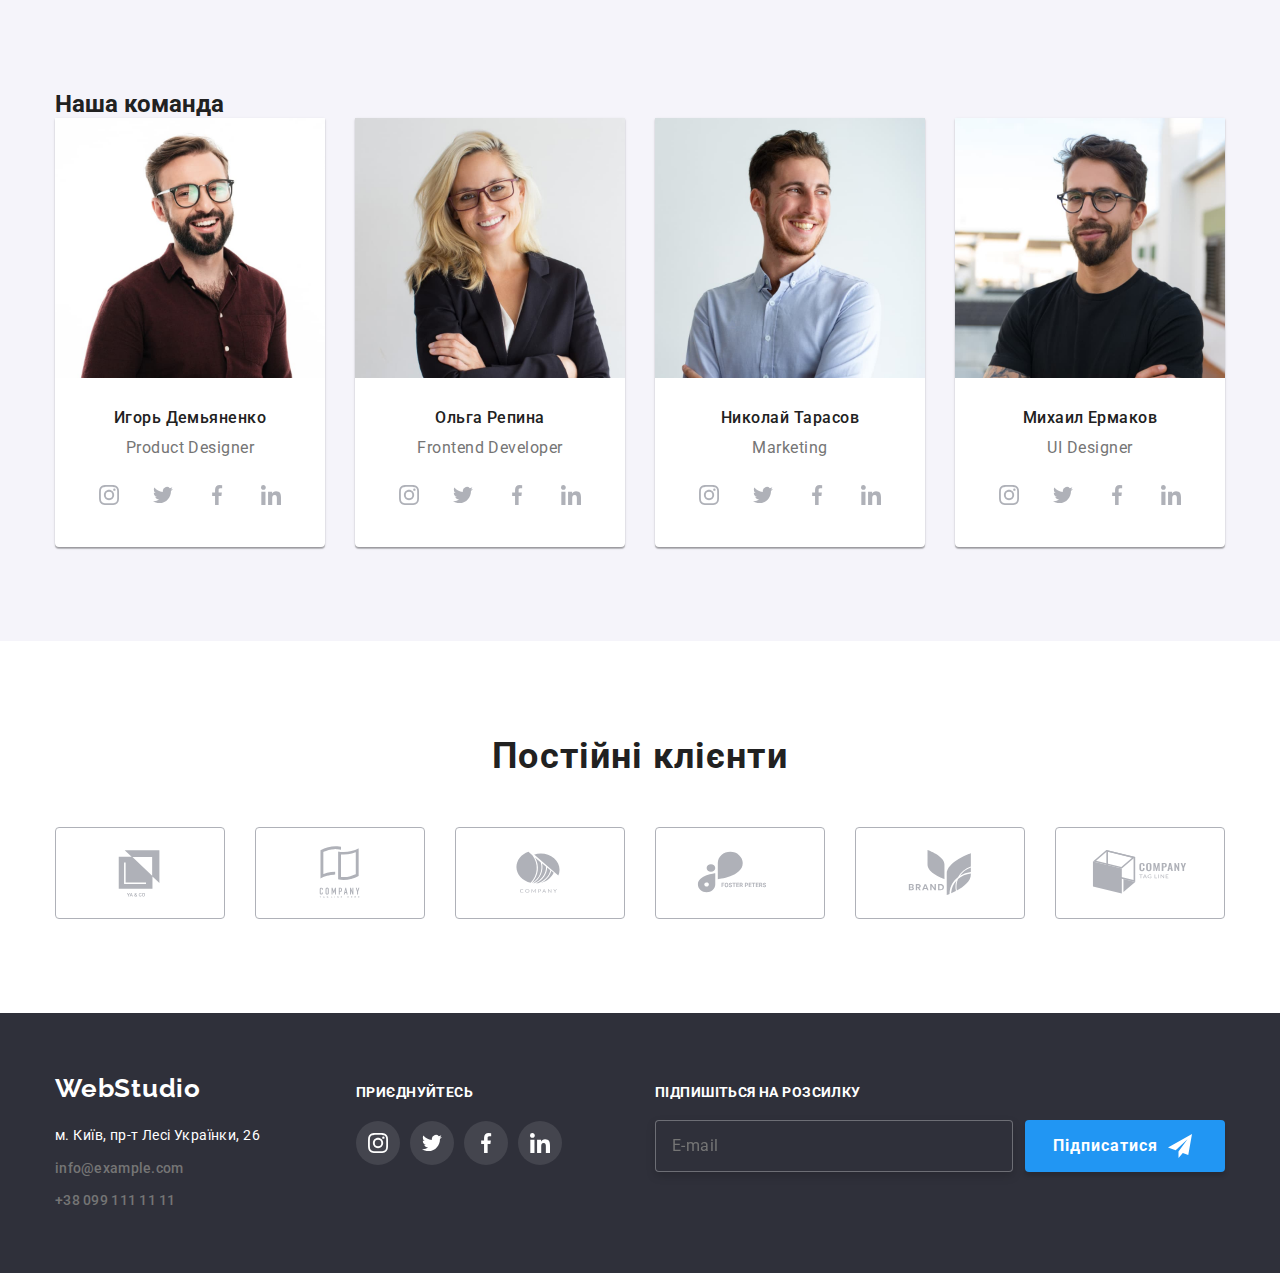
==== commit 24c3bcc2: "додає БЕМ трохи" ====
--- a/index.html
+++ b/index.html
@@ -19,33 +19,34 @@
   </head>
   <body>
     <header class="header">
-      <div class="container main-nav">
-        <nav class="site-nav">
+      <div class="container header__container">
+        <nav class="header__nav">
           <a lang="en" class="logo" href="index.html"
-            ><span class="link-logo">Web</span>Studio</a
+            ><span class="logo__text">Web</span>Studio</a
           >
-          <ul class="main-site-nav">
-            <li class="site-nav-item">
-              <a class="link current" href="./index.html">Студія</a>
-            </li>
-            <li class="site-nav-item">
-              <a class="link" href="./portfolio.html">Портфоліо</a>
-            </li>
-            <li class="site-nav-item"><a class="link" href="">Контакти</a></li>
+          <ul class="site-nav">
+            <li class="site-nav__item">
+              <a class="site-nav__link current" href="./index.html">Студія</a>
+            </li>
+            <li class="site-nav__item">
+              <a class="site-nav__link" href="./portfolio.html">Портфоліо</a>
+            </li>
+            <li class="site-nav__item">
+              <a class="site-nav__link" href="">Контакти</a></li>
           </ul>
         </nav>
-        <ul class="address-nav-list">
-          <li class="address-nav-item">
-            <a class="address-nav-link" href="mailto:info@devstudio.com">
-              <svg class="contacts-icon" width="16" height="12">
+        <ul class="address-nav">
+          <li class="address-nav__item">
+            <a class="address-nav__link" href="mailto:info@devstudio.com">
+              <svg class="address-nav__icon" width="16" height="12">
                 <use href="./images/icons.svg#icon-mail"></use>
               </svg>
               info@devstudio.com
             </a>
           </li>
-          <li class="address-nav-item">
-            <a class="address-nav-link" href="tel:+380961111111">
-              <svg class="contacts-icon" width="10" height="16">
+          <li class="address-nav__item">
+            <a class="address-nav__link" href="tel:+380961111111">
+              <svg class="address-nav__icon" width="10" height="16">
                 <use href="./images/icons.svg#icon-tel"></use>
               </svg>
               +38 096 111 11 11
@@ -57,60 +58,60 @@
 
     <main>
       <!--Герой-->
-      <section class="hero section">
-        <div class="container">
-          <h1 class="hero-title">Ефективні рішення для вашого бізнесу</h1>
-          <button class="hero-button" type="button" data-modal-open>Замовити послугу</button>
+      <section class="section hero">
+        <div class="container hero__container">
+          <h1 class="hero__title">Ефективні рішення для вашого бізнесу</h1>
+          <button class="hero__button" type="button" data-modal-open>Замовити послугу</button>
         </div>
       </section>
       <!--Особливості-->
-      <section class="section">
-        <div class="container">
+      <section class="section feature">
+        <div class="container feature__container">
           <h2 class="visually-hidden">Особливості</h2>
-          <ul class="feature-list">
-            <li class="feature-item">
-              <div class="icon-container">
-                <svg class="button-icon" width="70" height="70">
+          <ul class="feature__list">
+            <li class="feature__item">
+              <div class="feature__card">
+                <svg class="feature__icon" width="70" height="70">
                   <use href="./images/icons.svg#icon-antenna"></use>
                 </svg>
               </div>
-              <h3 class="feature-title">УВАГА ДО ДЕТАЛЕЙ</h3>
-              <p class="feature-text">
+              <h3 class="feature__title">УВАГА ДО ДЕТАЛЕЙ</h3>
+              <p class="feature__text">
                 Ідейні міркування, і навіть початок повсякденної роботи з
                 формування позиції.
               </p>
             </li>
-            <li class="feature-item">
-              <div class="icon-container">
-                <svg class="button-icon" width="70" height="70">
+            <li class="feature__item">
+              <div class="feature__card">
+                <svg class="feature__icon" width="70" height="70">
                   <use href="./images/icons.svg#icon-clock"></use>
                 </svg>
               </div>
-              <h3 class="feature-title">ПУНКТУАЛЬНІСТЬ</h3>
-              <p class="feature-text">
+              <h3 class="feature__title">ПУНКТУАЛЬНІСТЬ</h3>
+              <p class="feature__text">
                 Завдання організації, особливо рамки і місце навчання кадрів
                 тягне у себе.
               </p>
             </li>
-            <li class="feature-item">
-              <div class="icon-container">
-                <svg class="button-icon" width="70" height="70">
+            <li class="feature__item">
+              <div class="feature__card">
+                <svg class="feature__icon" width="70" height="70">
                   <use href="./images/icons.svg#icon-diagram"></use>
                 </svg>
               </div>
-              <h3 class="feature-title">ПЛАНУВАННЯ</h3>
-              <p class="feature-text">
+              <h3 class="feature__title">ПЛАНУВАННЯ</h3>
+              <p class="feature__text">
                 Так само консультація з широким активом значною мірою зумовлює.
               </p>
             </li>
-            <li class="feature-item">
-              <div class="icon-container">
-                <svg class="button-icon" width="70" height="70">
+            <li class="feature__item">
+              <div class="feature__card">
+                <svg class="feature__icon" width="70" height="70">
                   <use href="./images/icons.svg#icon-astronaut"></use>
                 </svg>
               </div>
-              <h3 class="feature-title">СУЧАСНІ ТЕХНОЛОГІЇ</h3>
-              <p class="feature-text">
+              <h3 class="feature__title">СУЧАСНІ ТЕХНОЛОГІЇ</h3>
+              <p class="feature__text">
                 Значимість цих проблем настільки очевидна, що реалізація
                 планових завдань.
               </p>
@@ -123,34 +124,34 @@
       
       <section class="work section">
         <div class="container">
-          <h2 class="work-title">Чим ми займаємося</h2>
-          <ul class="work-list">
-            <li class="work-item">
+          <h2 class="work__title">Чим ми займаємося</h2>
+          <ul class="work__list">
+            <li class="work__item">
               <img
                 src="./images/img.jpg"
                 alt="розробка"
                 width="370"
                 height="294"
               />
-              <p class="work-text">Десктопні додатки</p>
-            </li>
-            <li class="work-item">
+              <p class="work__text">Десктопні додатки</p>
+            </li>
+            <li class="work__item">
               <img
                 src="./images/img1.jpg"
                 alt="адаптація"
                 width="370"
                 height="294"
               />
-              <p class="work-text">Мобільні додатки</p>
-            </li>
-            <li class="work-item">
+              <p class="work__text">Мобільні додатки</p>
+            </li>
+            <li class="work__item">
               <img
                 src="./images/img2.jpg"
                 alt="дизайн"
                 width="370"
                 height="294"
               />
-              <p class="work-text">Дизайнерські рішення</p>
+              <p class="work__text">Дизайнерські рішення</p>
             </li>
           </ul>
         </div>
@@ -159,162 +160,162 @@
       <!--Команда-->
       <section class="team section">
         <div class="container">
-          <h2 class="team-title">Наша команда</h2>
-          <ul class="team-list">
-            <li class="team-card">
+          <h2 class="team__title">Наша команда</h2>
+          <ul class="person">
+            <li class="person__item">
               <img
                 src="./images/img3.jpg"
                 alt="Игорь Демьяненко"
                 width="270"
                 height="260"
               />
-              <h4 class="team-name">Игорь Демьяненко</h4>
-              <p class="team-description" lang="en">Product Designer</p>
-              <ul class="team-icon-list">
-                <li class="team-icon-item">
-                  <a class="team-icon-link" href="">
-                    <svg class="team-icon" width="20" height="20">
+              <h4 class="person__name">Игорь Демьяненко</h4>
+              <p class="person__description" lang="en">Product Designer</p>
+              <ul class="soc">
+                <li class="soc__item">
+                  <a class="soc__link" href="">
+                    <svg class="soc__icon" width="20" height="20">
                       <use href="./images/icons.svg#icon-instagram"></use>
                     </svg>
                   </a>
                 </li>
-                <li class="team-icon-item">
-                  <a class="team-icon-link" href="">
-                    <svg class="team-icon" width="20" height="20">
+                <li class="soc__item">
+                  <a class="soc__link" href="">
+                    <svg class="soc__icon" width="20" height="20">
                       <use href="./images/icons.svg#icon-twitter"></use>
                     </svg>
                   </a>
                 </li>
-                <li class="team-icon-item">
-                  <a class="team-icon-link" href="">
-                    <svg class="team-icon" width="20" height="20">
+                <li class="soc__item">
+                  <a class="soc__link" href="">
+                    <svg class="soc__icon" width="20" height="20">
                       <use href="./images/icons.svg#icon-facebook"></use>
                     </svg>
                   </a>
                 </li>
-                <li class="team-icon-item">
-                  <a class="team-icon-link" href="">
-                    <svg class="team-icon" width="20" height="20">
+                <li class="soc__item">
+                  <a class="soc__link" href="">
+                    <svg class="soc__icon" width="20" height="20">
                       <use href="./images/icons.svg#icon-linkedin"></use>
                     </svg>
                   </a>
                 </li>
               </ul>
             </li>
-            <li class="team-card">
+            <li class="person__item">
               <img
                 src="./images/img4.jpg"
                 alt="Ольга Репина"
                 width="270"
                 height="260"
               />
-              <h4 class="team-name">Ольга Репина</h4>
-              <p class="team-description" lang="en">Frontend Developer</p>
-              <ul class="team-icon-list">
-                <li class="team-icon-item">
-                  <a class="team-icon-link" href="">
-                    <svg class="team-icon" width="20" height="20">
+              <h4 class="person__name">Ольга Репина</h4>
+              <p class="person__description" lang="en">Frontend Developer</p>
+              <ul class="soc">
+                <li class="soc__item">
+                  <a class="soc__link" href="">
+                    <svg class="soc__icon" width="20" height="20">
                       <use href="./images/icons.svg#icon-instagram"></use>
                     </svg>
                   </a>
                 </li>
-                <li class="team-icon-item">
-                  <a class="team-icon-link" href="">
-                    <svg class="team-icon" width="20" height="20">
+                <li class="soc__item">
+                  <a class="soc__link" href="">
+                    <svg class="soc__icon" width="20" height="20">
                       <use href="./images/icons.svg#icon-twitter"></use>
                     </svg>
                   </a>
                 </li>
-                <li class="team-icon-item">
-                  <a class="team-icon-link" href="">
-                    <svg class="team-icon" width="20" height="20">
+                <li class="soc__item">
+                  <a class="soc__link" href="">
+                    <svg class="soc__icon" width="20" height="20">
                       <use href="./images/icons.svg#icon-facebook"></use>
                     </svg>
                   </a>
                 </li>
-                <li class="team-icon-item">
-                  <a class="team-icon-link" href="">
-                    <svg class="team-icon" width="20" height="20">
+                <li class="soc__item">
+                  <a class="soc__link" href="">
+                    <svg class="soc__icon" width="20" height="20">
                       <use href="./images/icons.svg#icon-linkedin"></use>
                     </svg>
                   </a>
                 </li>
               </ul>
             </li>
-            <li class="team-card">
+            <li class="person__item">
               <img
                 src="./images/img5.jpg"
                 alt="Николай Тарасов"
                 width="270"
                 height="260"
               />
-              <h4 class="team-name">Николай Тарасов</h4>
-              <p class="team-description" lang="en">Marketing</p>
-              <ul class="team-icon-list">
-                <li class="team-icon-item">
-                  <a class="team-icon-link" href="">
-                    <svg class="team-icon" width="20" height="20">
+              <h4 class="person__name">Николай Тарасов</h4>
+              <p class="person__description" lang="en">Marketing</p>
+              <ul class="soc">
+                <li class="soc__item">
+                  <a class="soc__link" href="">
+                    <svg class="soc__icon" width="20" height="20">
                       <use href="./images/icons.svg#icon-instagram"></use>
                     </svg>
                   </a>
                 </li>
-                <li class="team-icon-item">
-                  <a class="team-icon-link" href="">
-                    <svg class="team-icon" width="20" height="20">
+                <li class="soc__item">
+                  <a class="soc__link" href="">
+                    <svg class="soc__icon" width="20" height="20">
                       <use href="./images/icons.svg#icon-twitter"></use>
                     </svg>
                   </a>
                 </li>
-                <li class="team-icon-item">
-                  <a class="team-icon-link" href="">
-                    <svg class="team-icon" width="20" height="20">
+                <li class="soc__item">
+                  <a class="soc__link" href="">
+                    <svg class="soc__icon" width="20" height="20">
                       <use href="./images/icons.svg#icon-facebook"></use>
                     </svg>
                   </a>
                 </li>
-                <li class="team-icon-item">
-                  <a class="team-icon-link" href="">
-                    <svg class="team-icon" width="20" height="20">
+                <li class="soc__item">
+                  <a class="soc__link" href="">
+                    <svg class="soc__icon" width="20" height="20">
                       <use href="./images/icons.svg#icon-linkedin"></use>
                     </svg>
                   </a>
                 </li>
               </ul>
             </li>
-            <li class="team-card">
+            <li class="person__item">
               <img
                 src="./images/img6.jpg"
                 alt="Михаил Ермаков"
                 width="270"
                 height="260"
               />
-              <h4 class="team-name">Михаил Ермаков</h4>
-              <p class="team-description" lang="en">UI Designer</p>
-              <ul class="team-icon-list">
-                <li class="team-icon-item">
-                  <a class="team-icon-link" href="">
-                    <svg class="team-icon" width="20" height="20">
+              <h4 class="person__name">Михаил Ермаков</h4>
+              <p class="person__description" lang="en">UI Designer</p>
+              <ul class="soc">
+                <li class="soc__item">
+                  <a class="soc__link" href="">
+                    <svg class="soc__icon" width="20" height="20">
                       <use href="./images/icons.svg#icon-instagram"></use>
                     </svg>
                   </a>
                 </li>
-                <li class="team-icon-item">
-                  <a class="team-icon-link" href="">
-                    <svg class="team-icon" width="20" height="20">
+                <li class="soc__item">
+                  <a class="soc__link" href="">
+                    <svg class="soc__icon" width="20" height="20">
                       <use href="./images/icons.svg#icon-twitter"></use>
                     </svg>
                   </a>
                 </li>
-                <li class="team-icon-item">
-                  <a class="team-icon-link" href="">
-                    <svg class="team-icon" width="20" height="20">
+                <li class="soc__item">
+                  <a class="soc__link" href="">
+                    <svg class="soc__icon" width="20" height="20">
                       <use href="./images/icons.svg#icon-facebook"></use>
                     </svg>
                   </a>
                 </li>
-                <li class="team-icon-item">
-                  <a class="team-icon-link" href="">
-                    <svg class="team-icon" width="20" height="20">
+                <li class="soc__item">
+                  <a class="soc__link" href="">
+                    <svg class="soc__icon" width="20" height="20">
                       <use href="./images/icons.svg#icon-linkedin"></use>
                     </svg>
                   </a>
@@ -441,17 +442,17 @@
             </li>
           </ul>
         </div>
-        <div class="footer-form">
-          <p class="footer-form-text">Підпишіться на розсилку</p>
+        <form class="footer-form">
+          <label class="footer-form-text" for="send">Підпишіться на розсилку</label>
           <div class="footer-div-send">
-            <input class="footer-input" type="email" placeholder="E-mail">  
+            <input class="footer-input" type="email" name="send" id="send" placeholder="E-mail">  
             <button class="footer-button" type="submit">Підписатися
               <svg class="footer-icon-send" width="24" height="24">
                 <use href="./images/icons.svg#icon-send"></use>
               </svg>
             </button>
           </div>
-        </div>  
+        </form>  
       </div>
     </footer>
 
@@ -461,10 +462,10 @@
       <div class="modal">
         <p class="modal-title">Залиште свої дані, ми вам передзвонимо</p>
 
-        <!-- --form-- -->
+        <!-- form -->
         <form class="form">
           <div class="form-field">
-            <!-- --name-- -->
+            <!-- name -->
             <label class="form-label" for="name">Ім'я</label>
             <div class="form-field-wrapper">
               <input class="form-input" type="text" name="name" id="name" autocomplete="off">
@@ -472,7 +473,7 @@
                 <use href="./images/icons.svg#name"></use>
               </svg>  
             </div>
-            <!-- --tel-- -->
+            <!-- tel -->
             <label class="form-label" for="tel">Телефон</label>
             <div class="form-field-wrapper">
               <input class="form-input" type="tel" name="tel" id="tel" autocomplete="off">
@@ -480,7 +481,7 @@
                 <use href="./images/icons.svg#tel"></use>
               </svg>
             </div>
-            <!-- --mail-- -->
+            <!-- mail -->
             <label class="form-label" for="mail">Пошта</label>
             <div class="form-field-wrapper">
               <input class="form-input" type="email" name="mail" id="mail" autocomplete="off">
@@ -490,29 +491,29 @@
             </div>
           </div>
             
-          <div class="form-field">
+          <div class="form-field comment-container">
             <label class="form-label" for="comment">Коментар</label>
-            <textarea class="comment-date" name="comment" id="comment" rows="8" placeholder="Введіть текст"></textarea>
+            <textarea class="textarea" name="comment" id="comment" rows="8" placeholder="Введіть текст"></textarea>
           </div>
       
-          <label class="label-checkbox">
-            <input class="checkbox" type="checkbox" name="checkbox">
-            <div class="checkbox-icon-div">
-              <svg class="checkbox-icon1" width="16" height="15">
+          <div class="form-checkbox">
+            <label class="checkbox-icon-label">
+              <input class="checkbox" type="checkbox" name="checkbox">
+              <svg class="icon-check" width="16" height="15">
+                <use href="./images/icons.svg#icon-check"></use>
+              </svg>
+              <svg class="icon-no-check" width="16" height="15">
                 <use href="./images/icons.svg#vector"></use>
               </svg>
-              <svg class="checkbox-icon2" width="16" height="15">
-                <use href="./images/icons.svg#icon-check"></use>
-              </svg>
-            </div>
-            <span class="form-policy">Погоджуюся з розсилкою та приймаю
-            <a class="checkbox-link" href="">Умови договору</a></span>
-          </label>
-
+              Погоджуюся з розсилкою та приймаю
+              <a class="checkbox-link" href="">Умови договору</a>
+            </label>
+          </div>
           <button class="form-button" type="submit">Відправити</button>
         </form>  
 
-      <!-- --form-- -->
+
+      <!-- form -->
 
         <button class="button-close" data-modal-close>
           <svg class="close-icon" width="11" height="11">
--- a/css/styles.css
+++ b/css/styles.css
@@ -80,31 +80,31 @@
 	padding: 0 15px;
 }
 
-.main-nav {
-	display: flex;
-	align-items: center;
-}
-
-.site-nav,
-.main-site-nav {
-	display: flex;
-	align-items: center;
-}
-
-.main-site-nav {
+.header__container {
+	display: flex;
+	align-items: center;
+}
+
+.header__nav,
+.site-nav {
+	display: flex;
+	align-items: center;
+}
+
+.site-nav {
 	gap: 50px;
 }
 .logo {
 	margin-right: 93px;
 }
 
-.link {
+.site-nav__link {
 	display: block;
 	padding-top: 32px;
 	padding-bottom: 32px;
 }
 
-.link-logo {
+.logo__text {
 	color: var(--link-color);
 	text-decoration: none;
 }
@@ -120,7 +120,7 @@
 	text-decoration: none;
 }
 
-.link,
+.site-nav__link,
 .link-footer {
 	color: var(--primary-text-color);
 	font-weight: 500;
@@ -159,8 +159,8 @@
 	}
 }
 
-.link:hover,
-.link:focus,
+.address-nav__link:hover,
+.address-nav__link:focus,
 .footer-nav:hover,
 .footer-nav:focus,
 .link-footer:hover,
@@ -168,7 +168,7 @@
 	color: var(--link-color);
 }
 
-.address-nav-link {
+.address-nav__link {
 	display: flex;
 	align-items: center;
 	padding-top: 32px;
@@ -182,17 +182,17 @@
 	transition: color 250ms var(--timing-function);
 }
 
-.address-nav-list {
+.address-nav {
 	display: flex;
 	margin-left: auto;
 	gap: 50px;
 }
 
-.address-nav-link:hover,
-.address-nav-link:focus {
+.address-nav_link:hover,
+.address-nav_link:focus {
 	color: var(--link-color);
 }
-.contacts-icon {
+.address-nav__icon {
 	margin-right: 10px;
 	fill: currentColor;
 }
@@ -212,7 +212,7 @@
 	background-size: cover;
 }
 
-.hero-title {
+.hero__title {
 	margin: 0 auto 30px;
 	width: 696px;
 	color: var(--white-text-color);
@@ -237,7 +237,7 @@
 	overflow: hidden;
 }
 
-.hero-button {
+.hero__button {
 	padding: 10px 32px;
 	color: var(--white-text-color);
 	background-color: var(--link-color);
@@ -253,38 +253,20 @@
 	transition: background-color 250ms var(--timing-function), box-shadow 250ms var(--timing-function);
 }
 
-.hero-button:hover,
-.hero-button:focus {
+.hero__button:hover,
+.hero__button:focus {
 	background-color: #188ce8;
 	box-shadow: 0px 4px 4px rgba(0, 0, 0, 0.15);
 }
 
 /* --------------------Особливості--------------------------- */
 
-.feature-list {
+.feature__list {
 	display: flex;
 	gap: 30px;
 }
 
-.feature-title {
-	margin-bottom: 10px;
-	color: var(--primary-text-color);
-	font-weight: 700;
-	font-size: 14px;
-	line-height: 1.14;
-	letter-spacing: 0.03em;
-	text-transform: uppercase;
-}
-
-.feature-text {
-	color: var(--secondary-text-color);
-	font-weight: 400;
-	font-size: 14px;
-	line-height: 1.71;
-	letter-spacing: 0.03em;
-}
-
-.icon-container {
+.feature__card {
 	display: flex;
 	align-items: center;
 	justify-content: center;
@@ -294,13 +276,32 @@
 	background: var(--secondary-background);
 	margin-bottom: 30px;
 }
+
+.feature__title {
+	margin-bottom: 10px;
+	color: var(--primary-text-color);
+	font-weight: 700;
+	font-size: 14px;
+	line-height: 1.14;
+	letter-spacing: 0.03em;
+	text-transform: uppercase;
+}
+
+.feature__text {
+	color: var(--secondary-text-color);
+	font-weight: 400;
+	font-size: 14px;
+	line-height: 1.71;
+	letter-spacing: 0.03em;
+}
+
 /* --------------------------WORK------------------------------- */
 
 .work {
 	padding-top: 0;
 }
 
-.work-title,
+.work__title,
 .team-title,
 .clients-title {
 	margin-bottom: 50px;
@@ -312,17 +313,17 @@
 	text-align: center;
 }
 
-.work-list {
+.work__list {
 	display: flex;
 	gap: 30px;
 }
 
-.work-item {
+.work__item {
 	position: relative;
 	padding: 27px auto;
 }
 
-.work-text {
+.work__text {
 	display: flex;
 	position: absolute;
 	bottom: 0;
@@ -346,12 +347,18 @@
 	background: var(--secondary-background);
 }
 
-.team-list {
+.person {
 	display: flex;
 	gap: 30px;
 }
 
-.team-name {
+.person__item {
+	background-color: var(--primary-background);
+	box-shadow: 0px 1px 3px rgba(0, 0, 0, 0.12), 0px 1px 1px rgba(0, 0, 0, 0.14), 0px 2px 1px rgba(0, 0, 0, 0.2);
+	border-radius: 0px 0px 4px 4px;
+}
+
+.person__name {
 	margin-bottom: 10px;
 	padding-top: 30px;
 	color: var(--primary-text-color);
@@ -362,7 +369,7 @@
 	letter-spacing: 0.03em;
 }
 
-.team-description {
+.person__description {
 	font-family: "Roboto";
 	font-style: normal;
 	color: var(--secondary-text-color);
@@ -374,15 +381,10 @@
 	margin-bottom: 16px;
 }
 
-.team-card {
-	background-color: var(--primary-background);
-	box-shadow: 0px 1px 3px rgba(0, 0, 0, 0.12), 0px 1px 1px rgba(0, 0, 0, 0.14), 0px 2px 1px rgba(0, 0, 0, 0.2);
-	border-radius: 0px 0px 4px 4px;
-}
 
 /* ----------------TEAM ICON------------ */
 
-.team-icon-list {
+.soc {
 	display: flex;
 	justify-content: center;
 	align-items: center;
@@ -390,7 +392,7 @@
 	padding-bottom: 30px;
 }
 
-.team-icon-link {
+.soc__link {
 	display: flex;
 	align-items: center;
 	justify-content: center;
@@ -402,12 +404,12 @@
 	transition: color 250ms var(--timing-function), background-color 250ms var(--timing-function);
 }
 
-.team-icon {
+.soc__icon {
 	fill: currentColor;
 }
 
-.team-icon-link:hover,
-.team-icon-link:focus {
+.soc__link:hover,
+.soc__link:focus {
 	color: var(--white-text-color);
 	background-color: var(--link-color);
 }
@@ -592,7 +594,13 @@
 	background: var(--dark-background);
 	outline: none;
 	cursor: pointer;
-}
+	transition: border-color 250ms var(--timing-function);
+}
+.footer-input:hover,
+.footer-input:focus {
+	border-color: var(--link-color);
+}
+
 .footer-button {
 	display: flex;
 	align-items: center;
@@ -608,6 +616,13 @@
 	box-shadow: 0px 4px 4px rgba(0, 0, 0, 0.15);
 	border-radius: 4px;
 	border: none;
+	cursor: pointer;
+	transition: background 250ms var(--timing-function);
+}
+
+.footer-button:hover,
+.footer-button:focus {
+	background: #188ce8;
 }
 
 .footer-icon-send {
@@ -770,8 +785,8 @@
 	top: 50%;
 	left: 50%;
 
-	min-width: 528px;
-	min-height: 581px;
+	width: 528px;
+	height: 581px;
 	padding: 40px;
 
 	background-color: #ffffff;
@@ -781,6 +796,7 @@
 	transition: transform 250ms var(--timing-function);
 }
 
+
 .button-close {
 	position: absolute;
 	padding: auto;
@@ -809,7 +825,7 @@
 
 .modal-title {
 	text-align: center;
-	padding-bottom: 12px;
+	margin-bottom: 12px;
 
 	font-weight: 700;
 	font-size: 20px;
@@ -823,8 +839,11 @@
     flex-direction: column;
 }
 
+.comment-container {
+	margin-bottom: 20px;
+}
+
 .form-label {
-	margin-top: 10px;
 	margin-bottom: 4px;
 	font-weight: 400;
 	font-size: 12px;
@@ -843,7 +862,7 @@
 	padding-left: 42px;
 	padding-top: 11px;
 	padding-bottom: 11px;	
-	transition: border-color 250ms var(--timing-function);
+	transition: border-color 250ms var(--timing-function), fill 250ms var(--timing-function);
 }
 
 .form-input:hover,
@@ -852,9 +871,16 @@
 .comment-date:focus {
 	border-color: var(--link-color);
 }
+.form-input:hover ~ .icon,
+.form-input:focus ~ .icon {
+	fill: var(--link-color);
+}
+
+
 
 .form-field-wrapper {
 	position: relative;
+	margin-bottom: 10px;
 	transition: color 250ms var(--timing-function);
 }
 
@@ -869,11 +895,12 @@
 	left: 15px;
 	transform: translateY(-50%);
 	fill: currentColor;
-}
-
-.comment-date {
+	transition: fill 250ms var(--timing-function);
+}
+
+.textarea {
 	padding: 12px 16px;
-	margin-bottom: 20px;
+	height: 120px;
 	font-weight: 400;
 	font-size: 12px;
 	line-height: 1.17;
@@ -882,56 +909,80 @@
 	border-radius: 4px;
 	outline: none;
 	cursor: pointer;
+	resize: none;
 	transition: border-color 250ms var(--timing-function);
 }
 
-
-.label-checkbox {
+.textarea:hover,
+.textarea:focus	{
+	border-color: var(--link-color);
+}
+
+.form-checkbox {
 	display: flex;
 	align-items: center;
 	justify-content: center;
 	cursor: pointer;
-}
-
-.checkbox-icon-div {
-	display: flex;
-	border-radius: 2px;
-	width: 16px;
-	height: 15px;
-	transition: background-color 250ms var(--timing-function), border-color 250ms var(--timing-function);
-}
-
+	position: relative;
+	left: 13px;
+	margin-bottom: 30px;
+}
+
+.checkbox-icon-label {
+    font-weight: 400;
+    font-size: 14px;
+    line-height: 1.71;
+    letter-spacing: 0.03em;
+    cursor: pointer;
+
+}
 
 .checkbox {
 	appearance: none;
 	position: absolute;
-}
-
-.checkbox-icon1 {
+    width: 1px;
+    height: 1px;
+    margin: -1px;
+    border: 0;
+    padding: 0;
+    white-space: nowrap;
+    clip-path: inset(100%);
+    clip: rect(0 0 0 0);
+    overflow: hidden;
+}
+
+.icon-check {
 	position: absolute;
-}
-
-
-.checkbox:checked+.checkbox-icon-div {
-    background-color: var(--link-color);
-	fill: var(--link-color);
-}
-
-.checkbox:focus+.checkbox-icon-div {
-    border-color: var(--link-color);
-}
-
-.form-policy {
-	margin-left: 8px;
-
-	font-weight: 400;
-	font-size: 14px;
-	line-height: 1.71;
-	letter-spacing: 0.03em;
-	color: var(--secondary-text-color);
+	opacity: 0;
+	left: 0;
+	top: 50%;
+	border-radius: 2px;
+	transform: translateY(-50%);
+	transition: opacity 250ms var(--timing-function);
+}
+
+.icon-no-check {
+	position: absolute;
+	opacity: 1;
+	left: 0;
+    top: 50%;
+	border-radius: 2px;
+
+    transform: translateY(-50%);
+    transition: opacity 250ms var(--timing-function);
+}
+
+.checkbox:checked ~ .icon-check {
+	background: var(--link-color);
+	opacity: 1;
+}
+
+.checkbox:checked ~ .icon-no-check {
+	opacity: 0;
 }
 
 .checkbox-link {
+	position: relative;
 	color: var(--link-color);
 }
 
@@ -940,7 +991,8 @@
 	align-items: center;
 	text-align: center;
 	padding: 10px 52px;
-	margin: 30px auto 0;
+	margin-left: auto;
+	margin-right: auto;
 
 	font-weight: 700;
 	font-size: 16px;
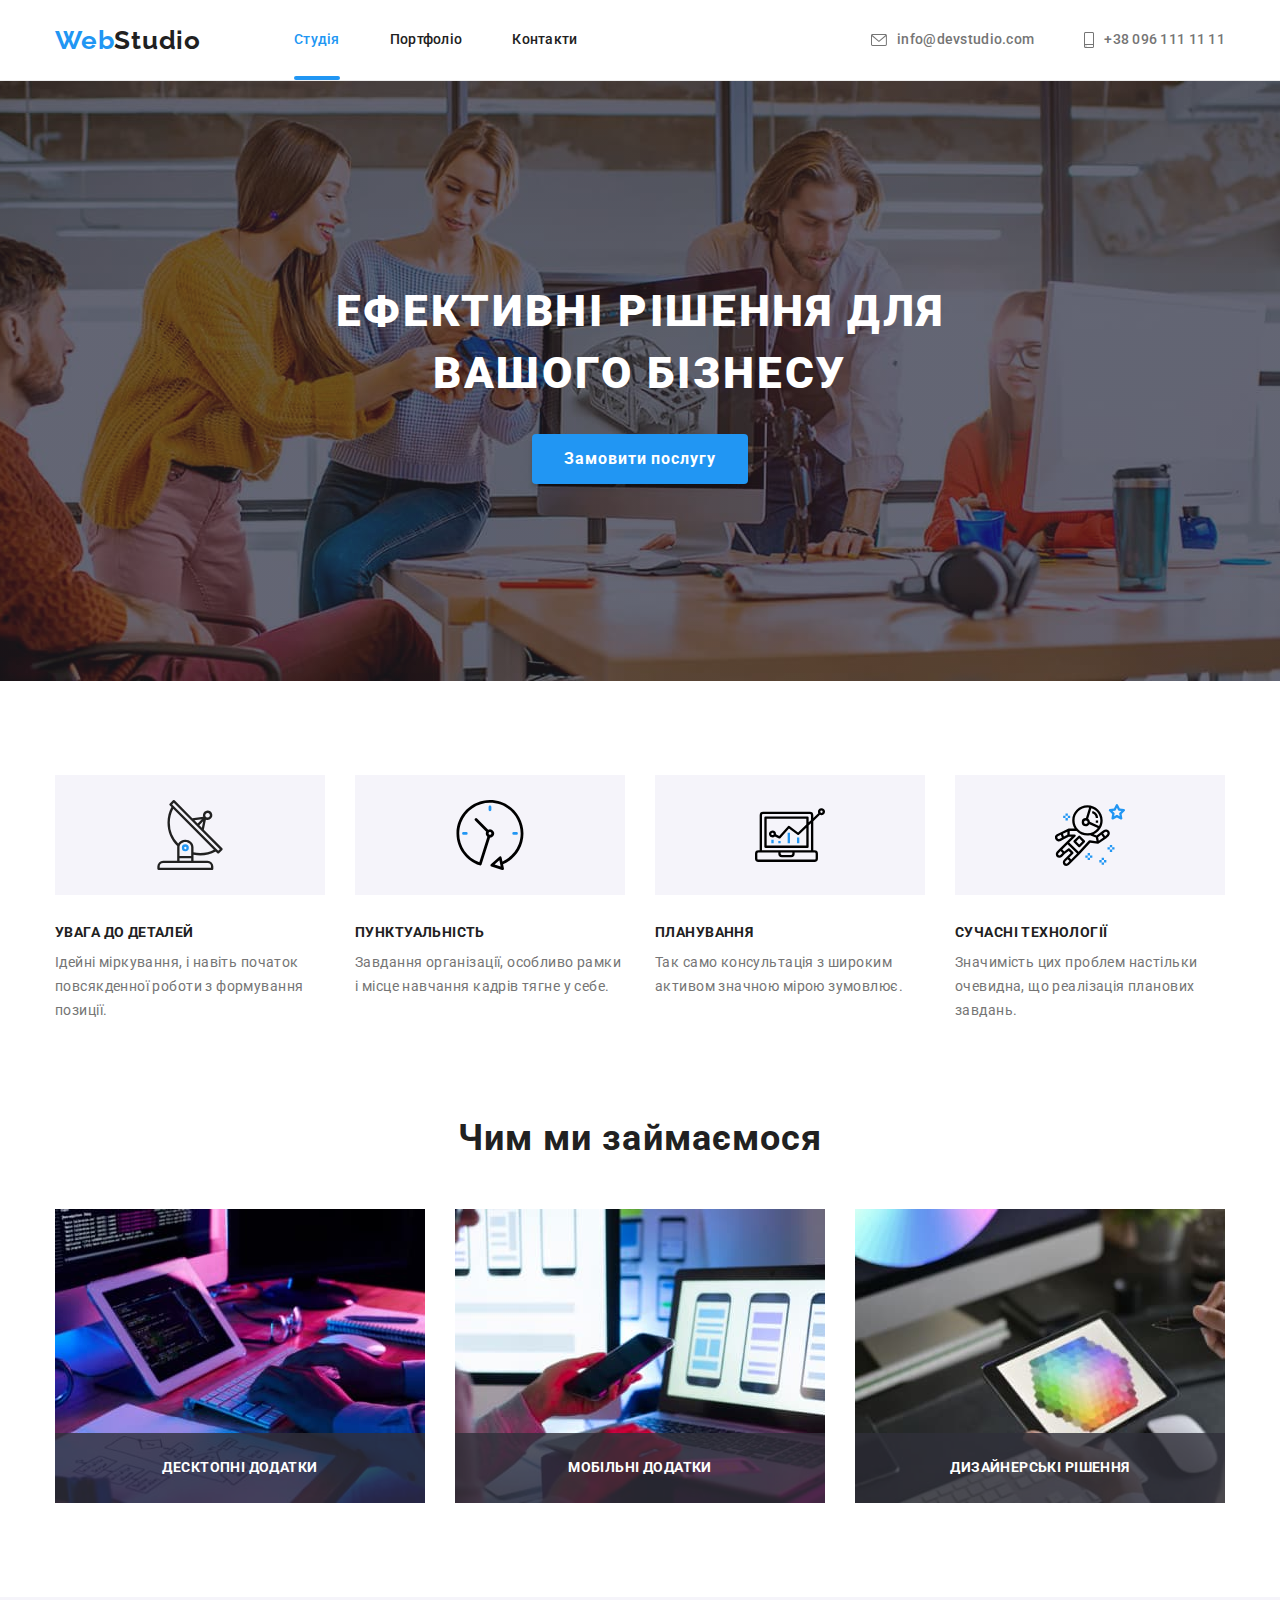
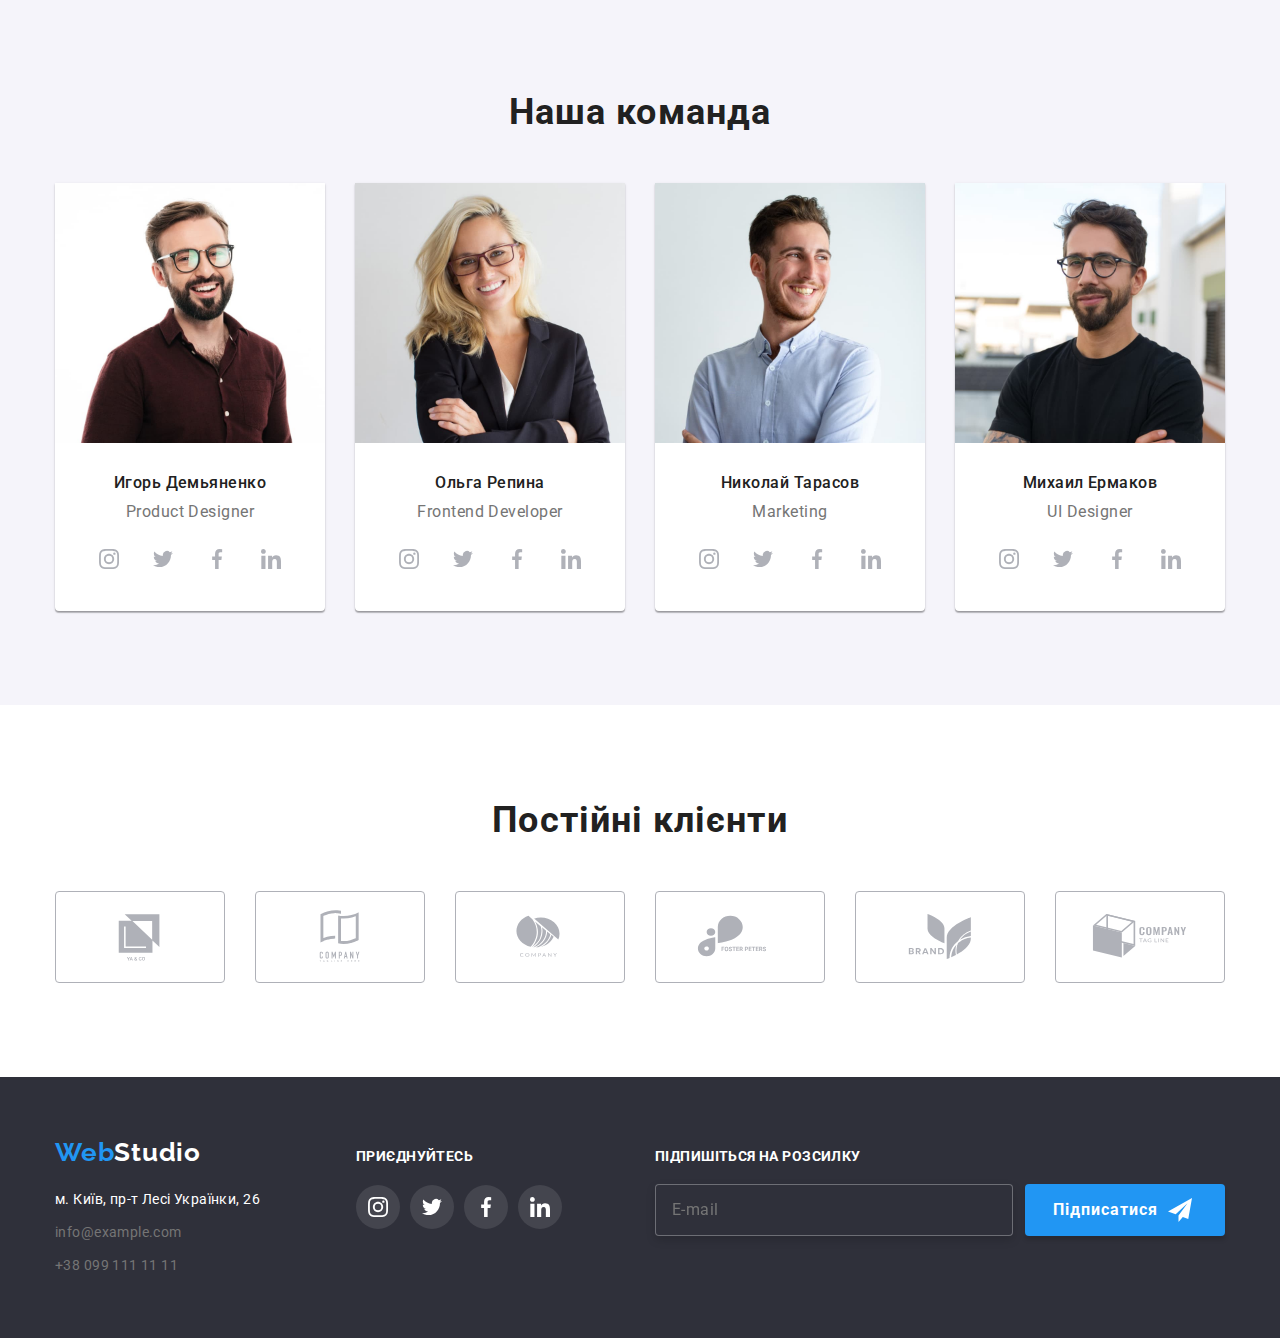
==== commit 38f6b3b3: "додає ВЕМ для index.html" ====
--- a/index.html
+++ b/index.html
@@ -328,47 +328,47 @@
 
       <!-- Клиенты -->
       <section class="clients section">
-        <div class="container">
-          <h2 class="clients-title">Постійні клієнти</h2>
-          <ul class="clients-list">
-            <li class="clients-item">
-              <a class="clients-link" href="">
-                <svg class="clients-icon" width="106" height="60">
+        <div class="clients__container">
+          <h2 class="clients__title">Постійні клієнти</h2>
+          <ul class="clients__list">
+            <li class="clients__item">
+              <a class="clients__link" href="">
+                <svg class="clients__icon" width="106" height="60">
                   <use href="./images/icons.svg#icon-icon1"></use>
                 </svg>
               </a>
             </li>
-            <li class="clients-item">
-              <a class="clients-link" href="">
-                <svg class="clients-icon" width="106" height="60">
+            <li class="clients__item">
+              <a class="clients__link" href="">
+                <svg class="clients__icon" width="106" height="60">
                   <use href="./images/icons.svg#icon-icon2"></use>
                 </svg>
               </a>
             </li>
-            <li class="clients-item">
-              <a class="clients-link" href="">
-                <svg class="clients-icon" width="106" height="60">
+            <li class="clients__item">
+              <a class="clients__link" href="">
+                <svg class="clients__icon" width="106" height="60">
                   <use href="./images/icons.svg#icon-icon3"></use>
                 </svg>
               </a>
             </li>
-            <li class="clients-item">
-              <a class="clients-link" href="">
-                <svg class="clients-icon" width="106" height="60">
+            <li class="clients__item">
+              <a class="clients__link" href="">
+                <svg class="clients__icon" width="106" height="60">
                   <use href="./images/icons.svg#icon-icon4"></use>
                 </svg>
               </a>
             </li>
-            <li class="clients-item">
-              <a class="clients-link" href="">
-                <svg class="clients-icon" width="106" height="60">
+            <li class="clients__item">
+              <a class="clients__link" href="">
+                <svg class="clients__icon" width="106" height="60">
                   <use href="./images/icons.svg#icon-icon5"></use>
                 </svg>
               </a>
             </li>
-            <li class="clients-item">
-              <a class="clients-link" href="">
-                <svg class="clients-icon" width="106" height="60">
+            <li class="clients__item">
+              <a class="clients__link" href="">
+                <svg class="clients__icon" width="106" height="60">
                   <use href="./images/icons.svg#icon-icon6"></use>
                 </svg>
               </a>
@@ -380,62 +380,62 @@
 
     <!--Футер-->
     <footer class="footer">
-      <div class="container footer-container">
-        <div class="footer-div">
-          <a lang="en" class="footer-logo" href="index.html">
-            <span class="link-logo">Web</span>Studio</a
+      <div class="container footer__container">
+        <div class="footer__meta">
+          <a lang="en" class="footer__logo" href="index.html">
+            <span class="logo__text">Web</span>Studio</a
           >
           <address class="footer-address">
-            <ul class="footer-list">
-              <li class="footer-item">
+            <ul class="footer-address__list">
+              <li class="footer-address__item">
                 <a
-                  class="link-footer"
+                  class="footer-address__link footer-address__link--white"
                   href="https://goo.gl/maps/oWEZeGA9jAZj1tNt6"
                   target="_blank"
                   rel="nooppener noreferrer nofollow"
                   >м. Київ, пр-т Лесі Українки, 26</a
                 >
               </li>
-              <li class="footer-item">
-                <a class="footer-nav" href="mailto:info@example."
+              <li class="footer-address__item">
+                <a class="footer-address__link" href="mailto:info@example."
                   >info@example.com</a
                 >
               </li>
-              <li class="footer-item">
-                <a class="footer-nav" href="tel:+380991111111"
+              <li class="footer-address__item">
+                <a class="footer-address__link" href="tel:+380991111111"
                   >+38 099 111 11 11</a
                 >
               </li>
             </ul>
           </address>
         </div>
-        <div class="footer-icon-div">
-          <p class="footer-p">приєднуйтесь</p>
-          <ul class="footer-icon-list">
-            <li class="footer-icon-item">
-              <a class="footer-icon-link" href="">
-                <svg class="footer-icon" width="20" height="20">
+        <div class="footer-soc">
+          <p class="footer-soc__text">приєднуйтесь</p>
+          <ul class="footer-soc__list">
+            <li class="footer-soc__item">
+              <a class="footer-soc__link" href="">
+                <svg class="footer-soc__icon" width="20" height="20">
                   <use href="./images/icons.svg#icon-instagram"></use>
                 </svg>
               </a>
             </li>
-            <li class="footer-icon-item">
-              <a class="footer-icon-link" href="">
-                <svg class="footer-icon" width="20" height="20">
+            <li class="footer-soc__item">
+              <a class="footer-soc__link" href="">
+                <svg class="footer-soc__icon" width="20" height="20">
                   <use href="./images/icons.svg#icon-twitter"></use>
                 </svg>
               </a>
             </li>
-            <li class="footer-icon-item">
-              <a class="footer-icon-link" href="">
-                <svg class="footer-icon" width="20" height="20">
+            <li class="footer-soc__item">
+              <a class="footer-soc__link" href="">
+                <svg class="footer-soc__icon" width="20" height="20">
                   <use href="./images/icons.svg#icon-facebook"></use>
                 </svg>
               </a>
             </li>
-            <li class="footer-icon-item">
-              <a class="footer-icon-link" href="">
-                <svg class="footer-icon" width="20" height="20">
+            <li class="footer-soc__item">
+              <a class="footer-soc__link" href="">
+                <svg class="footer-soc__icon" width="20" height="20">
                   <use href="./images/icons.svg#icon-linkedin"></use>
                 </svg>
               </a>
@@ -443,11 +443,11 @@
           </ul>
         </div>
         <form class="footer-form">
-          <label class="footer-form-text" for="send">Підпишіться на розсилку</label>
-          <div class="footer-div-send">
-            <input class="footer-input" type="email" name="send" id="send" placeholder="E-mail">  
-            <button class="footer-button" type="submit">Підписатися
-              <svg class="footer-icon-send" width="24" height="24">
+          <label class="footer-form__text" for="send">Підпишіться на розсилку</label>
+          <div class="footer-form__container">
+            <input class="footer-form__input" type="email" name="send" id="send" placeholder="E-mail">  
+            <button class="footer-form__button" type="submit">Підписатися
+              <svg class="footer-form__icon" width="24" height="24">
                 <use href="./images/icons.svg#icon-send"></use>
               </svg>
             </button>
--- a/css/styles.css
+++ b/css/styles.css
@@ -110,7 +110,7 @@
 }
 
 .logo,
-.footer-logo {
+.footer__logo {
 	color: var(--primary-text-color);
 	font-family: "Raleway", sans-serif;
 	font-weight: 700;
@@ -163,8 +163,8 @@
 .address-nav__link:focus,
 .footer-nav:hover,
 .footer-nav:focus,
-.link-footer:hover,
-.link-footer:focus {
+.footer-address__link:hover,
+.footer-address__link:focus {
 	color: var(--link-color);
 }
 
@@ -188,8 +188,8 @@
 	gap: 50px;
 }
 
-.address-nav_link:hover,
-.address-nav_link:focus {
+.address-nav__link:hover,
+.address-nav__link:focus {
 	color: var(--link-color);
 }
 .address-nav__icon {
@@ -302,8 +302,8 @@
 }
 
 .work__title,
-.team-title,
-.clients-title {
+.team__title,
+.clients__title {
 	margin-bottom: 50px;
 	color: var(--primary-text-color);
 	font-weight: 700;
@@ -416,12 +416,13 @@
 
 /* -------------------------CLIENTS----------------------- */
 
-.clients-list {
-	display: flex;
+.clients__list {
+	display: flex;
+	justify-content: center;
 	gap: 30px;
 }
 
-.clients-link {
+.clients__link {
 	display: flex;
 	justify-content: center;
 	align-items: center;
@@ -433,12 +434,12 @@
 	transition: color 250ms var(--timing-function), border-color 250ms var(--timing-function);
 }
 
-.clients-icon {
+.clients__icon {
 	fill: currentColor;
 }
 
-.clients-link:hover,
-.clients-link:focus {
+.clients__link:hover,
+.clients__link:focus {
 	border-color: var(--link-color);
 	color: var(--link-color);
 }
@@ -452,12 +453,19 @@
 	max-width: 1600px;
 }
 
-.footer-container {
+.footer__container {
 	display: flex;
 	align-items: baseline;
 }
 
-.footer-logo {
+.footer__meta {
+	display: inline-block;
+	justify-content: center;
+	align-items: center;
+	margin-right: 70px;
+}
+
+.footer__logo {
 	display: inline-block;
 	margin-bottom: 20px;
 	color: var(--white-text-color);
@@ -473,48 +481,33 @@
 	color: var(--white-text-color);
 }
 
-.footer-item .link-footer {
+.footer-address__link {
+	color: var(--secondary-text-color);
 	font-weight: 400;
 	font-size: 14px;
 	line-height: 1.71;
 	letter-spacing: 0.03em;
-	color: #FFFFFF;
-	transition: color 250ms var(--timing-function);
-}
-
-.footer-item .link-footer:hover,
-.footer-item .link-footer:focus {
-	color: var(--link-color);	
-}
-
-.footer-item:not(:last-child) {
-	margin-bottom: 9px;
-}
-
-.link-footer {
-	color: var(--white-text-color);
-}
-
-.footer-nav {
-	color: var(--secondary-text-color);
-	font-weight: 500;
-	font-size: 14px;
-	line-height: 1.14;
-	letter-spacing: 0.02em;
 	text-decoration: none;
 	transition: color 250ms var(--timing-function);
 }
 
+.footer-address__link--white {
+	color: var(--white-text-color);
+	transition: color 250ms var(--timing-function);
+}
+
+.footer-address__link:hover,
+.footer-address__link:focus {
+	color: var(--link-color);	
+}
+
+.footer-address__item:not(:last-child) {
+	margin-bottom: 9px;
+}
+
 /* ----------------FOOTER ICON-------------- */
 
-.footer-div {
-	display: inline-block;
-	justify-content: center;
-	align-items: center;
-	margin-right: 70px;
-}
-
-.footer-p {
+.footer-soc__text {
 	font-weight: 700;
 	font-size: 14px;
 	line-height: 1.14;
@@ -524,12 +517,12 @@
 	margin-bottom: 20px;
 }
 
-.footer-icon-list {
+.footer-soc__list {
 	display: flex;
 	gap: 10px;
 }
 
-.footer-icon-link {
+.footer-soc__link {
 	display: flex;
 	align-items: center;
 	justify-content: center;
@@ -542,12 +535,12 @@
 	transition: background-color 250ms cubic-bezier(0.4, 0, 0.2, 1);
 }
 
-.footer-icon {
+.footer-soc__icon {
 	fill: currentColor;
 }
 
-.footer-icon-link:hover,
-.footer-icon-link:focus {
+.footer-soc__link:hover,
+.footer-soc__link:focus {
 	background-color: var(--link-color);
 }
 
@@ -560,7 +553,7 @@
 	margin-left: 93px;
 }
 
-.footer-form-text {
+.footer-form__text {
 	margin-bottom: 20px;
 	margin-right: 10px;
 	font-weight: 700;
@@ -571,11 +564,11 @@
 	color: var(--white-text-color);
 }
 
-.footer-div-send {
-	display: flex;
-}
-
-.footer-input {
+.footer-form__container {
+	display: flex;
+}
+
+.footer-form__input {
 	margin-right: 12px;
 	padding-top: 15px;
 	padding-bottom: 15px;
@@ -596,12 +589,12 @@
 	cursor: pointer;
 	transition: border-color 250ms var(--timing-function);
 }
-.footer-input:hover,
-.footer-input:focus {
+.footer-form__input:hover,
+.footer-form__input:focus {
 	border-color: var(--link-color);
 }
 
-.footer-button {
+.footer-form__button {
 	display: flex;
 	align-items: center;
 	text-align: center;
@@ -620,12 +613,12 @@
 	transition: background 250ms var(--timing-function);
 }
 
-.footer-button:hover,
-.footer-button:focus {
+.footer-form__button:hover,
+.footer-form__button:focus {
 	background: #188ce8;
 }
 
-.footer-icon-send {
+.footer-form__icon {
 	margin-left: 10px;
 }
 
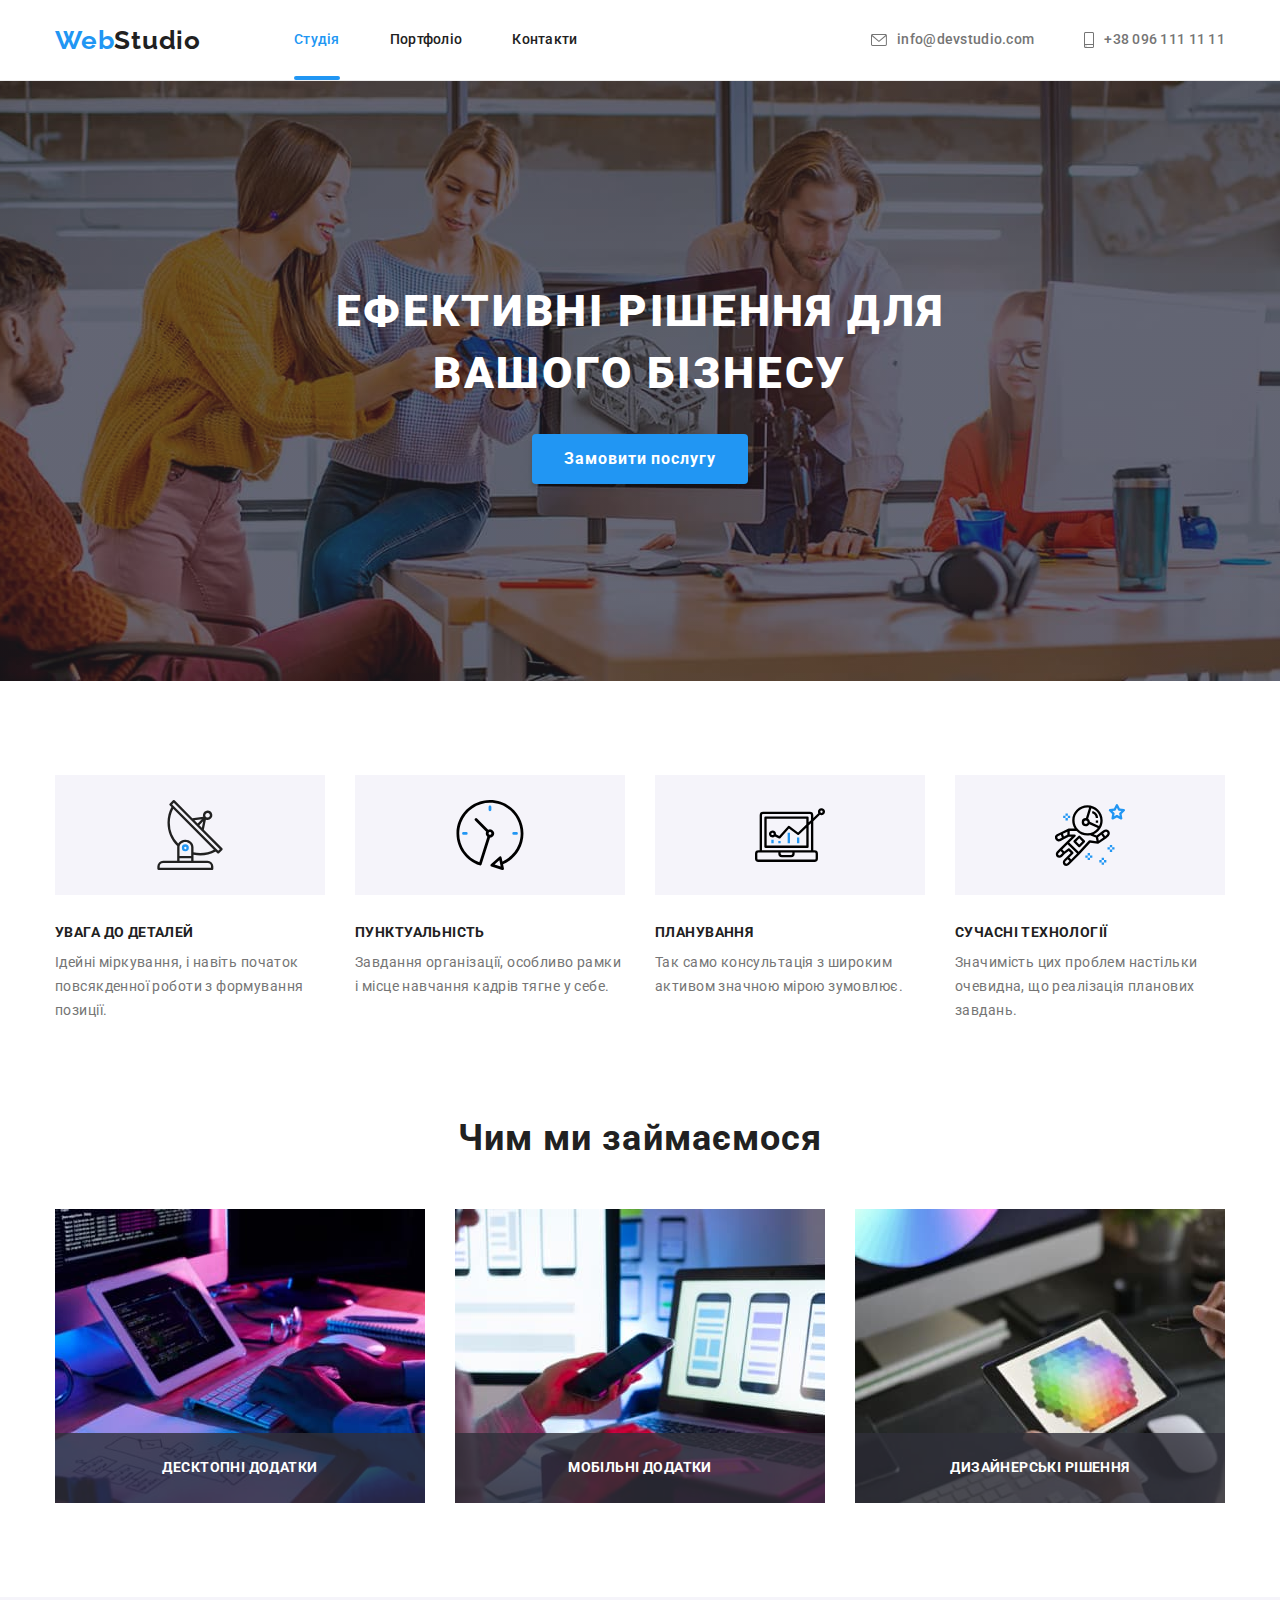
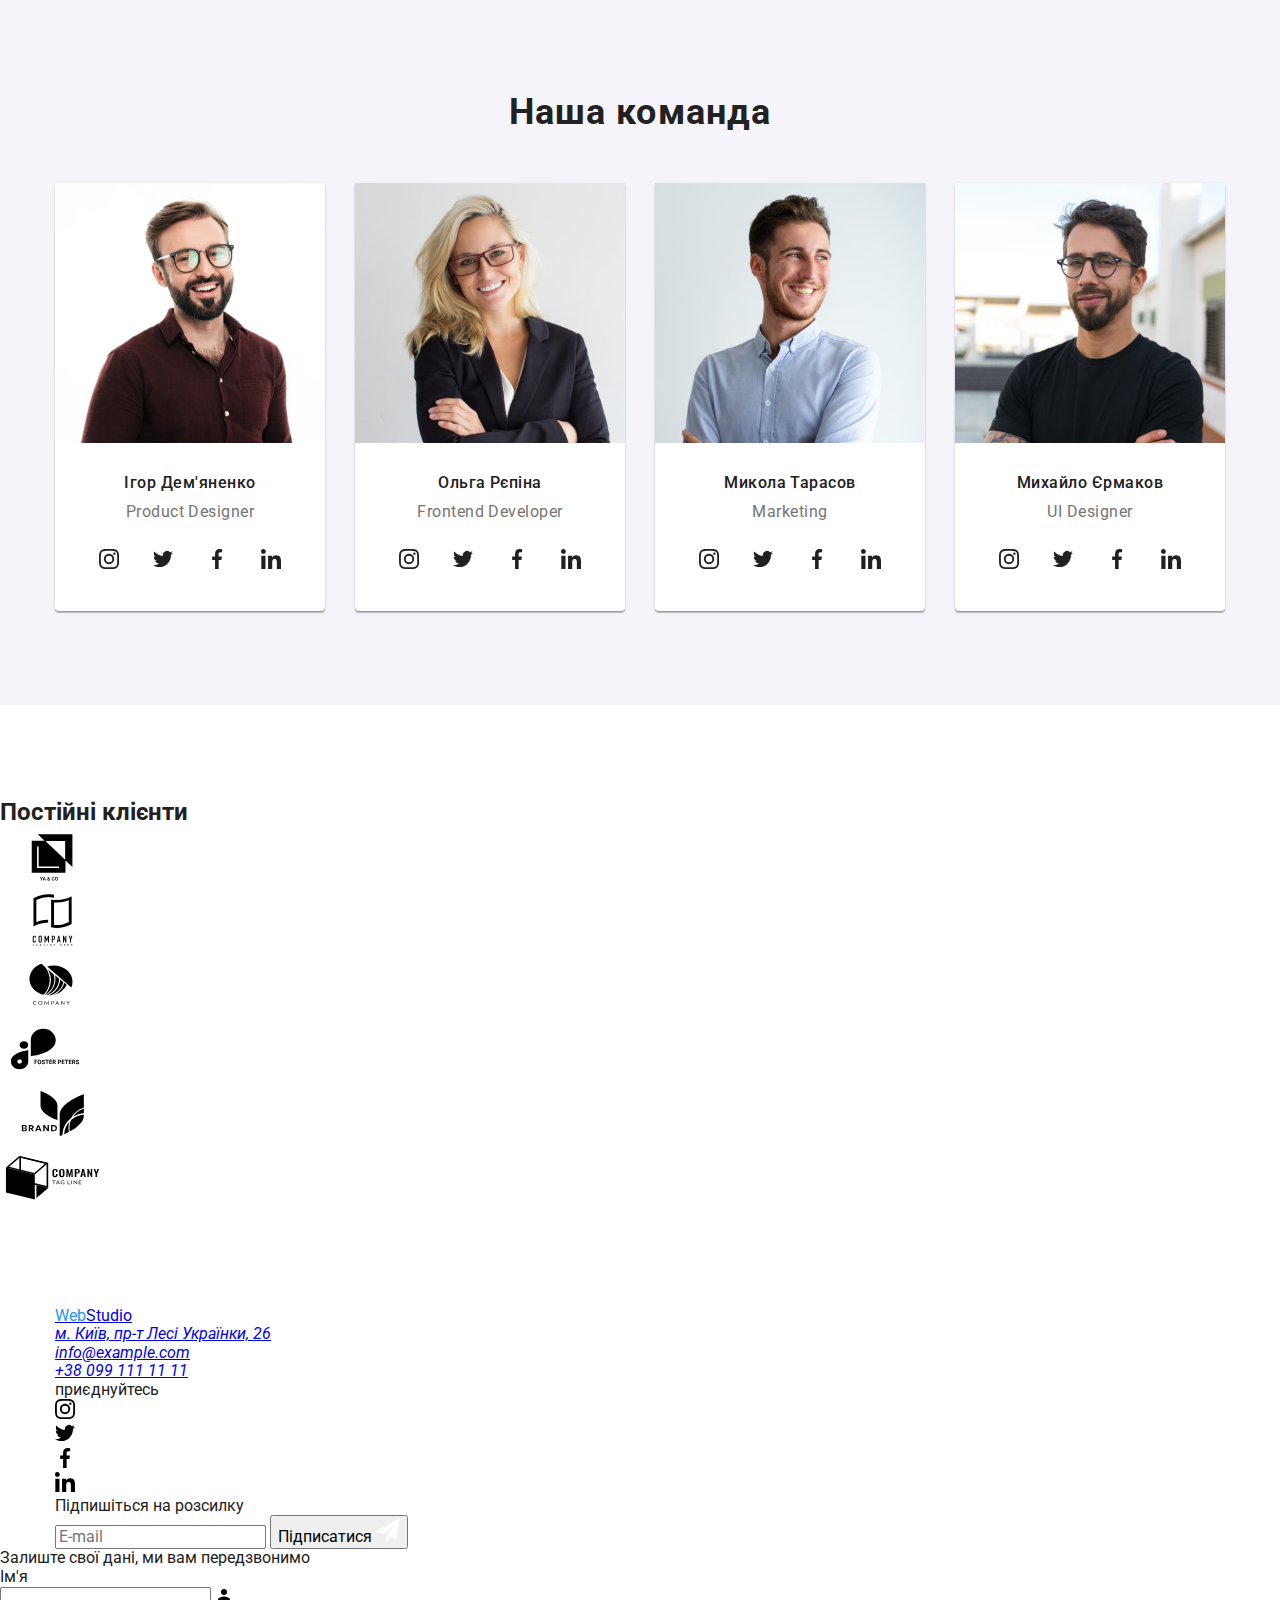
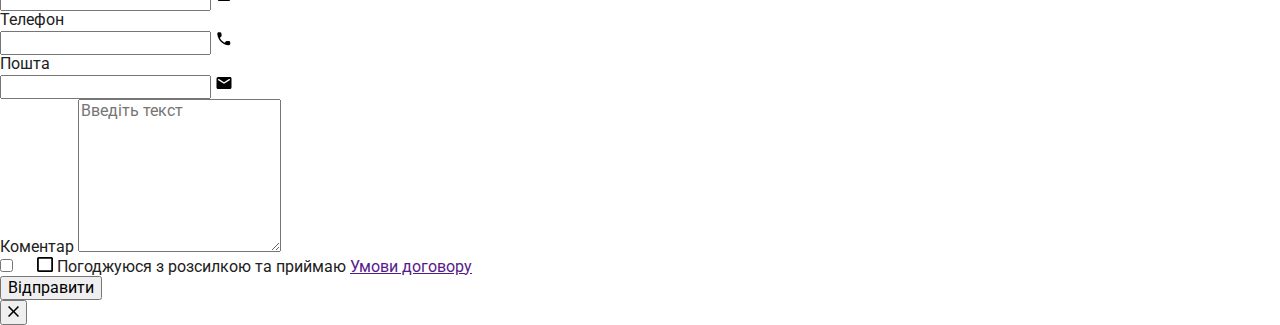
==== commit 8424b1d1: "додає трохи SASS" ====
--- a/index.html
+++ b/index.html
@@ -15,7 +15,7 @@
       rel="stylesheet"
       href="https://cdnjs.cloudflare.com/ajax/libs/modern-normalize/1.1.0/modern-normalize.min.css"
     />
-    <link rel="stylesheet" href="./css/styles.css" />
+    <link rel="stylesheet" href="./css/main.min.css" />
   </head>
   <body>
     <header class="header">
@@ -169,7 +169,7 @@
                 width="270"
                 height="260"
               />
-              <h4 class="person__name">Игорь Демьяненко</h4>
+              <h4 class="person__name">Ігор Дем'яненко</h4>
               <p class="person__description" lang="en">Product Designer</p>
               <ul class="soc">
                 <li class="soc__item">
@@ -209,7 +209,7 @@
                 width="270"
                 height="260"
               />
-              <h4 class="person__name">Ольга Репина</h4>
+              <h4 class="person__name">Ольга Рєпіна</h4>
               <p class="person__description" lang="en">Frontend Developer</p>
               <ul class="soc">
                 <li class="soc__item">
@@ -249,7 +249,7 @@
                 width="270"
                 height="260"
               />
-              <h4 class="person__name">Николай Тарасов</h4>
+              <h4 class="person__name">Микола Тарасов</h4>
               <p class="person__description" lang="en">Marketing</p>
               <ul class="soc">
                 <li class="soc__item">
@@ -289,7 +289,7 @@
                 width="270"
                 height="260"
               />
-              <h4 class="person__name">Михаил Ермаков</h4>
+              <h4 class="person__name">Михайло Єрмаков</h4>
               <p class="person__description" lang="en">UI Designer</p>
               <ul class="soc">
                 <li class="soc__item">
--- a/css/main.min.css
+++ b/css/main.min.css
@@ -0,0 +1 @@
+html{-webkit-box-sizing:border-box;box-sizing:border-box}*,*::before,*::after{-webkit-box-sizing:inherit;box-sizing:inherit}body{margin:auto;color:#212121;background-color:#fff;font-family:"Roboto",sans-serif;font-style:normal}.section{margin:auto;display:block;padding-top:94px;padding-bottom:94px;max-width:1600px}.container{margin:0 auto;width:1200px;padding:0 15px}.visually-hidden{position:absolute;width:1px;height:1px;margin:-1px;border:0;padding:0;white-space:nowrap;-webkit-clip-path:inset(100%);clip-path:inset(100%);clip:rect(0 0 0 0);overflow:hidden}h1,h2,h3,h4,h5,h6,p{display:block;margin-top:0;margin-bottom:0}ul{list-style:none;padding:0;margin:0}p{margin-top:0;margin-bottom:0}img{display:block;max-width:100%;height:auto}.header{margin:auto;max-width:1600px;display:block;border-bottom:1px solid #ececec}.header__container{display:-webkit-box;display:-ms-flexbox;display:flex;-webkit-box-align:center;-ms-flex-align:center;align-items:center;-webkit-box-pack:justify;-ms-flex-pack:justify;justify-content:space-between}.header__nav,.site-nav{display:-webkit-box;display:-ms-flexbox;display:flex;-webkit-box-align:center;-ms-flex-align:center;align-items:center}.site-nav{gap:50px}.logo{margin-right:93px}.site-nav__link{display:block;padding-top:32px;padding-bottom:32px}.logo__text{color:#2196f3;text-decoration:none}.logo{color:#212121;font-family:"Raleway",sans-serif;font-weight:700;font-size:26px;line-height:1.19;letter-spacing:.03em;text-decoration:none}.site-nav__link{color:#212121;font-weight:500;font-size:14px;line-height:1.14;letter-spacing:.02em;text-decoration:none;-webkit-transition:color 250ms cubic-bezier(0.4, 0, 0.2, 1);transition:color 250ms cubic-bezier(0.4, 0, 0.2, 1)}.site-nav__link:hover,.site-nav__link:focus{color:#2196f3}.current{color:#2196f3;position:relative}.current::after{content:"";display:block;position:absolute;width:100%;height:4px;background:currentColor;border-radius:2px;bottom:0;-webkit-animation:animation-current 250ms cubic-bezier(0.4, 0, 0.2, 1);animation:animation-current 250ms cubic-bezier(0.4, 0, 0.2, 1)}.address-nav__link{display:-webkit-box;display:-ms-flexbox;display:flex;-webkit-box-align:center;-ms-flex-align:center;align-items:center;padding-top:32px;padding-bottom:32px;color:#757575;font-weight:500;font-size:14px;line-height:1.14;letter-spacing:.02em;text-decoration:none;-webkit-transition:color 250ms cubic-bezier(0.4, 0, 0.2, 1);transition:color 250ms cubic-bezier(0.4, 0, 0.2, 1)}.address-nav__link:hover,.address-nav__link:focus{color:#2196f3}.address-nav{display:-webkit-box;display:-ms-flexbox;display:flex;margin-left:auto;gap:50px}.address-nav__icon{margin-right:10px;fill:currentColor}@-webkit-keyframes animation-current{0%{-webkit-transform:scaleX(1);transform:scaleX(1)}50%{-webkit-transform:scaleX(0);transform:scaleX(0)}100%{-webkit-transform:scaleX(1);transform:scaleX(1)}}@keyframes animation-current{0%{-webkit-transform:scaleX(1);transform:scaleX(1)}50%{-webkit-transform:scaleX(0);transform:scaleX(0)}100%{-webkit-transform:scaleX(1);transform:scaleX(1)}}.hero{padding-top:200px;padding-bottom:200px;text-align:center;max-width:1600px;height:600px;background:#c4c4c4;background-image:-webkit-gradient(linear, left top, left bottom, from(rgba(47, 48, 58, 0.4)), to(rgba(47, 48, 58, 0.4))),url(../images/hero.jpg);background-image:linear-gradient(rgba(47, 48, 58, 0.4), rgba(47, 48, 58, 0.4)),url(../images/hero.jpg);background-repeat:no-repeat;background-position:center;background-size:cover}.hero__title{margin:0 auto 30px;width:696px;color:#fff;font-weight:900;font-size:44px;line-height:1.4;text-align:center;letter-spacing:.06em;text-transform:uppercase}.hero__button{padding:10px 32px;color:#fff;background-color:#2196f3;-webkit-box-shadow:0px 4px 4px rgba(0,0,0,.15);box-shadow:0px 4px 4px rgba(0,0,0,.15);cursor:pointer;font-family:inherit;border-radius:4px;border:none;font-weight:700;font-size:16px;line-height:1.88;letter-spacing:.06em;-webkit-transition:background-color 250ms cubic-bezier(0.4, 0, 0.2, 1),-webkit-box-shadow 250ms cubic-bezier(0.4, 0, 0.2, 1);transition:background-color 250ms cubic-bezier(0.4, 0, 0.2, 1),-webkit-box-shadow 250ms cubic-bezier(0.4, 0, 0.2, 1);transition:background-color 250ms cubic-bezier(0.4, 0, 0.2, 1),box-shadow 250ms cubic-bezier(0.4, 0, 0.2, 1);transition:background-color 250ms cubic-bezier(0.4, 0, 0.2, 1),box-shadow 250ms cubic-bezier(0.4, 0, 0.2, 1),-webkit-box-shadow 250ms cubic-bezier(0.4, 0, 0.2, 1)}.hero__button:hover,.hero__button:focus{background-color:#188ce8;-webkit-box-shadow:0px 4px 4px rgba(0,0,0,.15);box-shadow:0px 4px 4px rgba(0,0,0,.15)}.feature__list{display:-webkit-box;display:-ms-flexbox;display:flex;gap:30px}.feature__card{display:-webkit-box;display:-ms-flexbox;display:flex;-webkit-box-align:center;-ms-flex-align:center;align-items:center;-webkit-box-pack:center;-ms-flex-pack:center;justify-content:center;width:270px;height:120px;border:none;background:#f5f4fa;margin-bottom:30px}.feature__title{margin-bottom:10px;color:#212121;font-weight:700;font-size:14px;line-height:1.14;letter-spacing:.03em;text-transform:uppercase}.feature__text{color:#757575;font-weight:400;font-size:14px;line-height:1.71;letter-spacing:.03em}.work{padding-top:0}.work__title{margin-bottom:50px;color:#212121;font-weight:700;font-size:36px;line-height:1.17;letter-spacing:.03em;text-align:center}.work__list{display:-webkit-box;display:-ms-flexbox;display:flex;gap:30px}.work__item{position:relative;padding:27px auto}.work__text{display:-webkit-box;display:-ms-flexbox;display:flex;position:absolute;bottom:0;width:100%;height:70px;font-weight:700;font-size:14px;line-height:1.14;-webkit-box-align:center;-ms-flex-align:center;align-items:center;-webkit-box-pack:center;-ms-flex-pack:center;justify-content:center;letter-spacing:.03em;text-transform:uppercase;color:#fff;background:rgba(47,48,58,.8);cursor:pointer}.team{background:#f5f4fa}.team__title{margin-bottom:50px;color:#212121;font-weight:700;font-size:36px;line-height:1.17;letter-spacing:.03em;text-align:center}.person{display:-webkit-box;display:-ms-flexbox;display:flex;gap:30px}.person__item{background-color:#fff;-webkit-box-shadow:0px 1px 3px rgba(0,0,0,.12),0px 1px 1px rgba(0,0,0,.14),0px 2px 1px rgba(0,0,0,.2);box-shadow:0px 1px 3px rgba(0,0,0,.12),0px 1px 1px rgba(0,0,0,.14),0px 2px 1px rgba(0,0,0,.2);border-radius:0px 0px 4px 4px}.person__name{margin-bottom:10px;padding-top:30px;color:#212121;font-weight:500;font-size:16px;line-height:1.19;text-align:center;letter-spacing:.03em}.person__description{font-family:"Roboto";font-style:normal;color:#757575;font-weight:400;font-size:16px;line-height:1.19;text-align:center;letter-spacing:.03em;margin-bottom:16px}.soc{display:-webkit-box;display:-ms-flexbox;display:flex;-webkit-box-pack:center;-ms-flex-pack:center;justify-content:center;-webkit-box-align:center;-ms-flex-align:center;align-items:center;gap:10px;padding-bottom:30px}.soc__link{display:-webkit-box;display:-ms-flexbox;display:flex;-webkit-box-align:center;-ms-flex-align:center;align-items:center;-webkit-box-pack:center;-ms-flex-pack:center;justify-content:center;width:44px;height:44px;border:none;border-radius:50%;color:var(--icon-color);-webkit-transition:color 250ms cubic-bezier(0.4, 0, 0.2, 1),background-color 250ms cubic-bezier(0.4, 0, 0.2, 1);transition:color 250ms cubic-bezier(0.4, 0, 0.2, 1),background-color 250ms cubic-bezier(0.4, 0, 0.2, 1)}.soc__icon{fill:currentColor}.soc__link:hover,.soc__link:focus{color:#fff;background-color:#2196f3}/*# sourceMappingURL=main.min.css.map */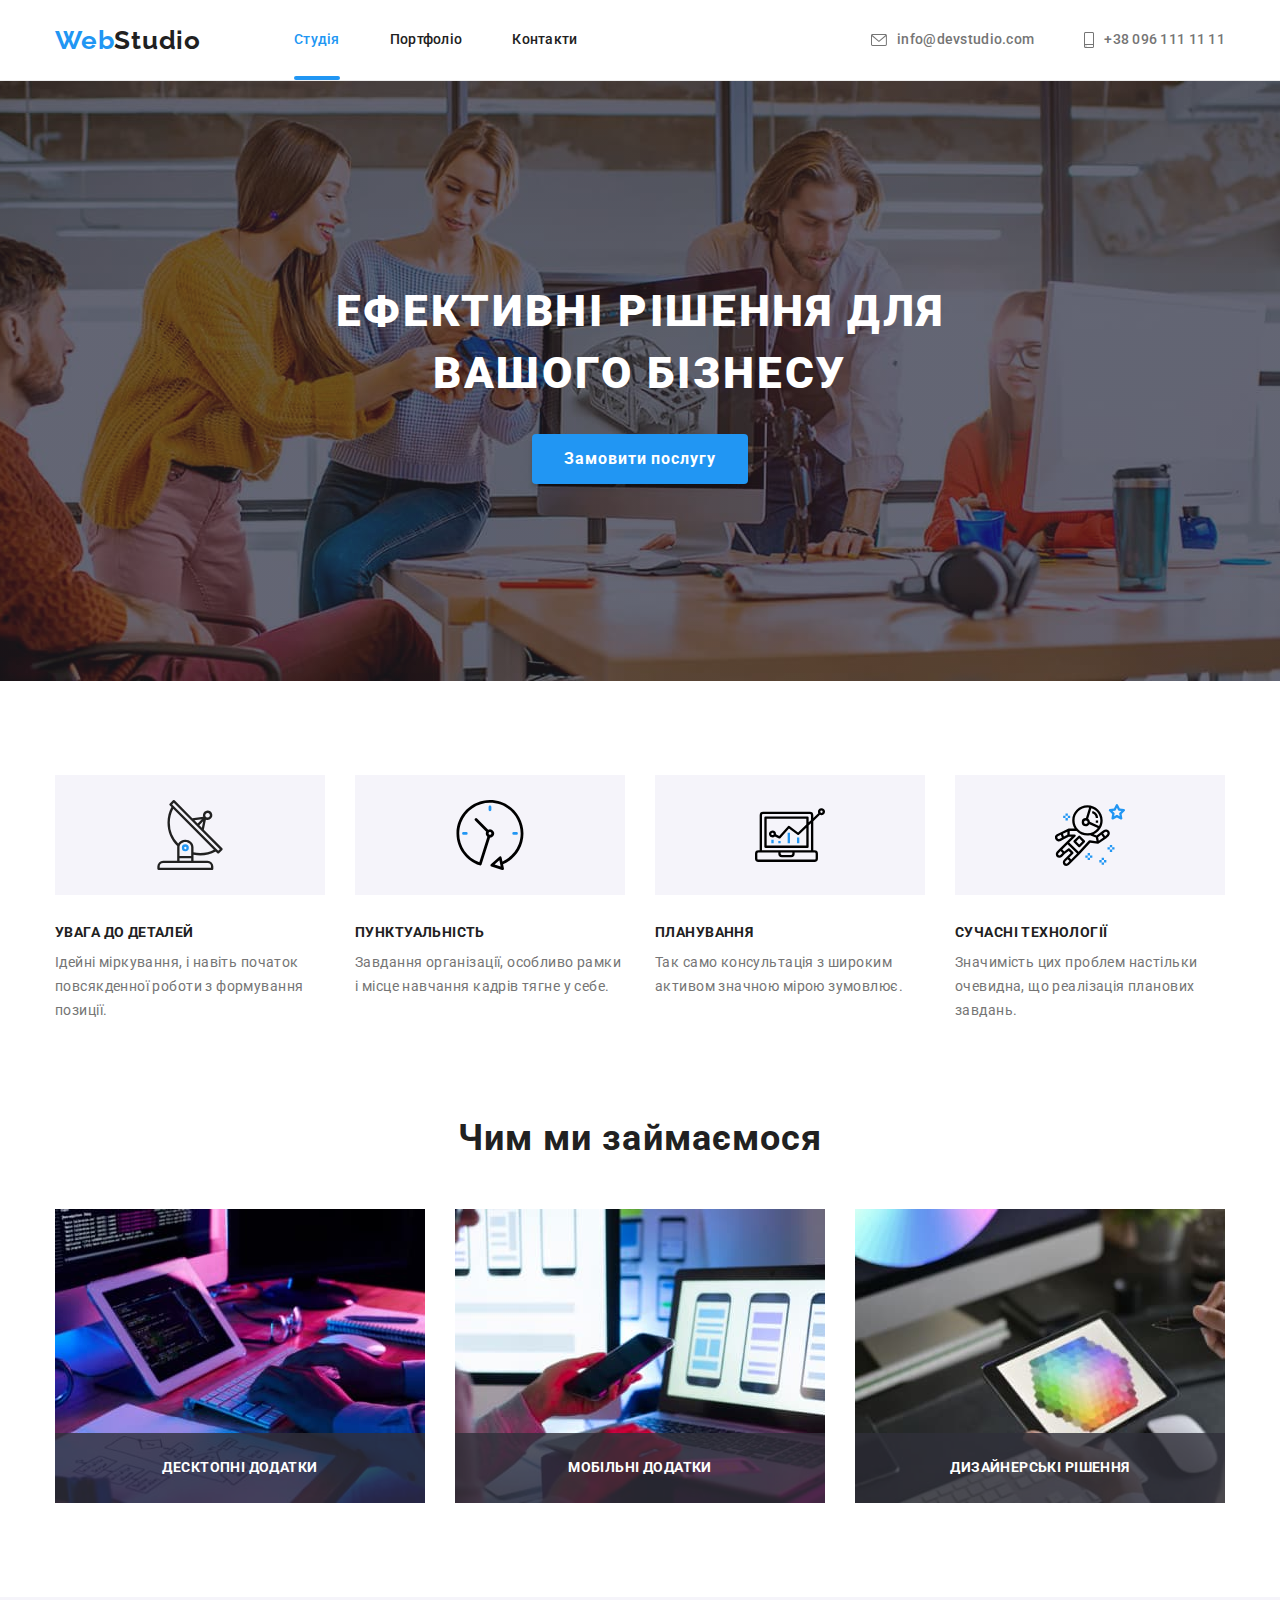
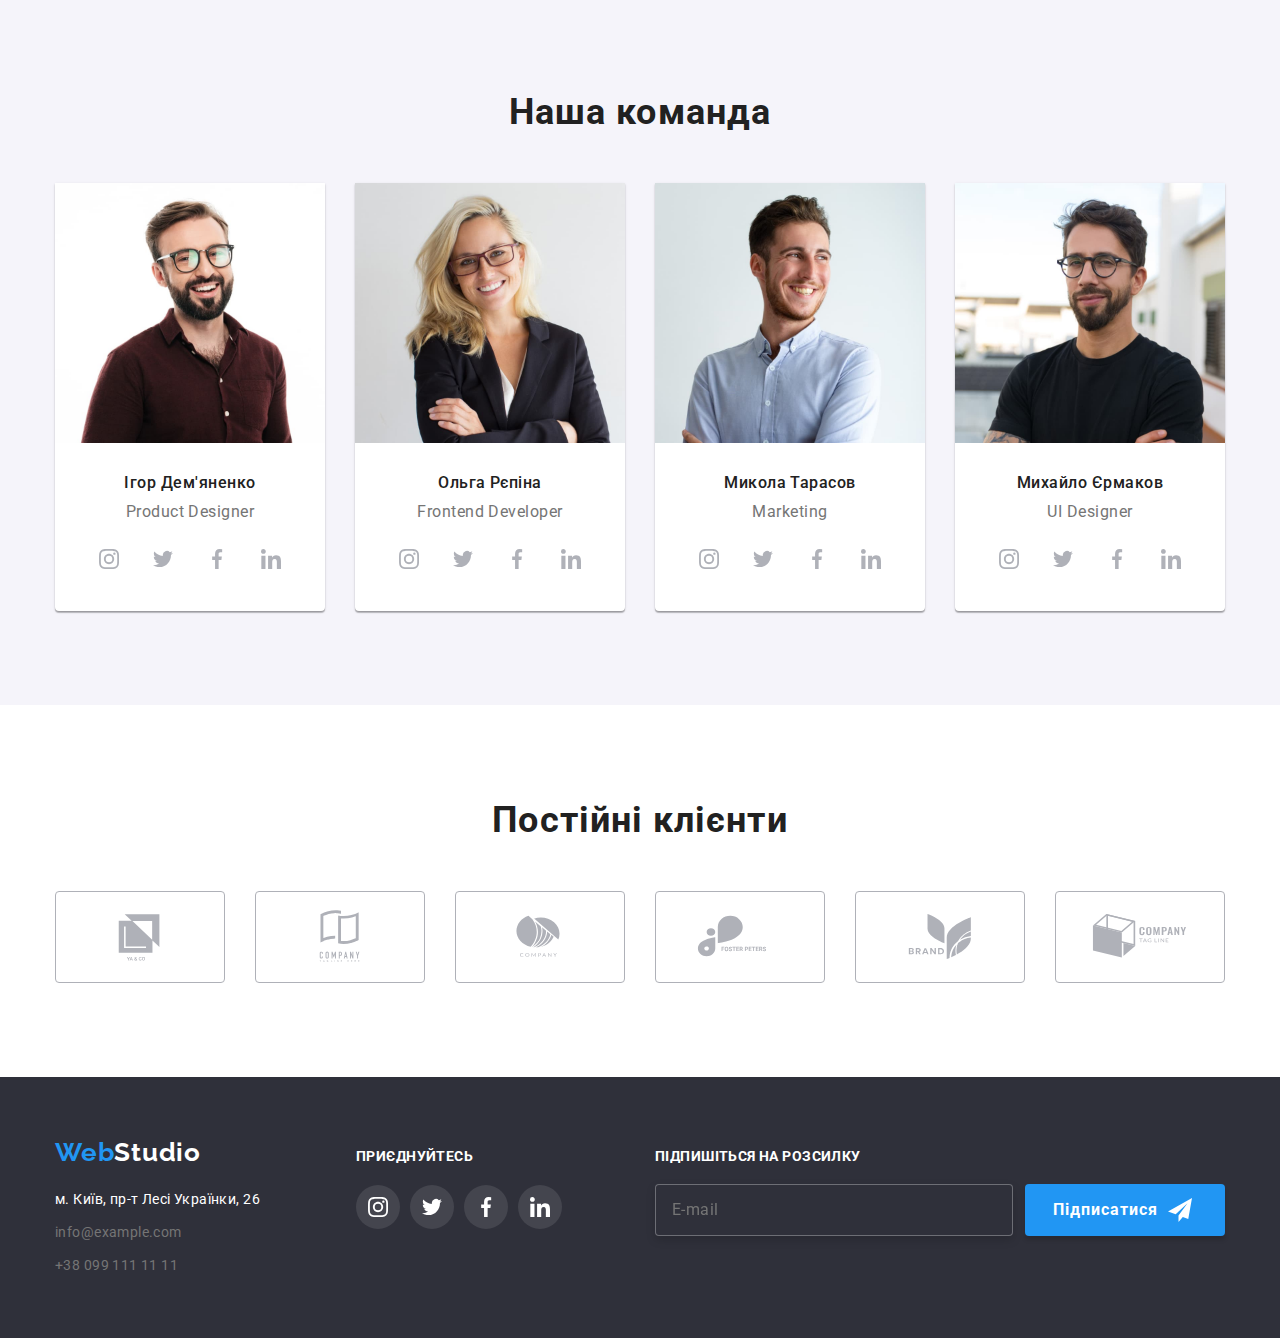
==== commit dc1f209e: "додає модальне вікно без чека" ====
--- a/index.html
+++ b/index.html
@@ -460,63 +460,63 @@
     
     <div class="backdrop is-hidden" data-modal>
       <div class="modal">
-        <p class="modal-title">Залиште свої дані, ми вам передзвонимо</p>
+        <p class="modal__title">Залиште свої дані, ми вам передзвонимо</p>
 
         <!-- form -->
-        <form class="form">
-          <div class="form-field">
+        <form>
+          <div class="form">
             <!-- name -->
-            <label class="form-label" for="name">Ім'я</label>
-            <div class="form-field-wrapper">
-              <input class="form-input" type="text" name="name" id="name" autocomplete="off">
-              <svg class="icon" width="18" height="18">
+            <label class="form__label" for="name">Ім'я</label>
+            <div class="form__wrapper">
+              <input class="form__input" type="text" name="name" id="name" autocomplete="off">
+              <svg class="form__icon" width="18" height="18">
                 <use href="./images/icons.svg#name"></use>
               </svg>  
             </div>
             <!-- tel -->
-            <label class="form-label" for="tel">Телефон</label>
-            <div class="form-field-wrapper">
-              <input class="form-input" type="tel" name="tel" id="tel" autocomplete="off">
-              <svg class="icon" width="18" height="18">
+            <label class="form__label" for="tel">Телефон</label>
+            <div class="form__wrapper">
+              <input class="form__input" type="tel" name="tel" id="tel" autocomplete="off">
+              <svg class="form__icon" width="18" height="18">
                 <use href="./images/icons.svg#tel"></use>
               </svg>
             </div>
             <!-- mail -->
-            <label class="form-label" for="mail">Пошта</label>
-            <div class="form-field-wrapper">
-              <input class="form-input" type="email" name="mail" id="mail" autocomplete="off">
-              <svg class="icon" width="18" height="18">
+            <label class="form__label" for="mail">Пошта</label>
+            <div class="form__wrapper">
+              <input class="form__input" type="email" name="mail" id="mail" autocomplete="off">
+              <svg class="form__icon" width="18" height="18">
                 <use href="./images/icons.svg#mail"></use>
               </svg>  
             </div>
           </div>
             
-          <div class="form-field comment-container">
-            <label class="form-label" for="comment">Коментар</label>
-            <textarea class="textarea" name="comment" id="comment" rows="8" placeholder="Введіть текст"></textarea>
+          <div class="form comment">
+            <label class="form__label" for="comment">Коментар</label>
+            <textarea class="form__textarea" name="comment" id="comment" rows="8" placeholder="Введіть текст"></textarea>
           </div>
       
-          <div class="form-checkbox">
-            <label class="checkbox-icon-label">
-              <input class="checkbox" type="checkbox" name="checkbox">
-              <svg class="icon-check" width="16" height="15">
+          <div class="checkbox">
+            <label class="checkbox__label">
+              <input class="checkbox__input" type="checkbox" name="checkbox">
+              <svg class="checkbox__icon-check" width="16" height="15">
                 <use href="./images/icons.svg#icon-check"></use>
               </svg>
-              <svg class="icon-no-check" width="16" height="15">
+              <svg class="checkbox__icon-nocheck" width="16" height="15">
                 <use href="./images/icons.svg#vector"></use>
               </svg>
               Погоджуюся з розсилкою та приймаю
-              <a class="checkbox-link" href="">Умови договору</a>
+              <a class="checkbox__link" href="">Умови договору</a>
             </label>
           </div>
-          <button class="form-button" type="submit">Відправити</button>
+          <button class="checkbox__button" type="submit">Відправити</button>
         </form>  
 
 
-      <!-- form -->
-
-        <button class="button-close" data-modal-close>
-          <svg class="close-icon" width="11" height="11">
+        <!-- form -->
+
+        <button class="modal__button" data-modal-close>
+          <svg class="modal__icon" width="11" height="11">
             <use href="./images/icons.svg#icon-close"></use>
           </svg>
         </button>
@@ -524,4 +524,85 @@
     </div>
     <script src="./js/modal.js"></script>
   </body>
-</html>+</html>
+
+
+
+
+
+
+
+
+<!-- <div class="backdrop is-hidden" data-modal>
+  <div class="modal">
+    <p class="modal__title">Залиште свої дані, ми вам передзвонимо</p>
+
+
+
+
+    <form class="form">
+      <div class="form-field">
+
+
+
+
+        <label class="form-label" for="name">Ім'я</label>
+        <div class="form-field-wrapper">
+          <input class="form-input" type="text" name="name" id="name" autocomplete="off">
+          <svg class="icon" width="18" height="18">
+            <use href="./images/icons.svg#name"></use>
+          </svg>  
+        </div>
+
+
+
+
+        <label class="form-label" for="tel">Телефон</label>
+        <div class="form-field-wrapper">
+          <input class="form-input" type="tel" name="tel" id="tel" autocomplete="off">
+          <svg class="icon" width="18" height="18">
+            <use href="./images/icons.svg#tel"></use>
+          </svg>
+        </div>
+
+
+
+        <label class="form-label" for="mail">Пошта</label>
+        <div class="form-field-wrapper">
+          <input class="form-input" type="email" name="mail" id="mail" autocomplete="off">
+          <svg class="icon" width="18" height="18">
+            <use href="./images/icons.svg#mail"></use>
+          </svg>  
+        </div>
+      </div>
+        
+      <div class="form-field comment-container">
+        <label class="form-label" for="comment">Коментар</label>
+        <textarea class="textarea" name="comment" id="comment" rows="8" placeholder="Введіть текст"></textarea>
+      </div>
+  
+      <div class="form-checkbox">
+        <label class="checkbox-icon-label">
+          <input class="checkbox" type="checkbox" name="checkbox">
+          <svg class="icon-check" width="16" height="15">
+            <use href="./images/icons.svg#icon-check"></use>
+          </svg>
+          <svg class="icon-no-check" width="16" height="15">
+            <use href="./images/icons.svg#vector"></use>
+          </svg>
+          Погоджуюся з розсилкою та приймаю
+          <a class="checkbox-link" href="">Умови договору</a>
+        </label>
+      </div>
+      <button class="form-button" type="submit">Відправити</button>
+    </form>  
+
+
+
+    <button class="modal__button" data-modal-close>
+      <svg class="modal__icon" width="11" height="11">
+        <use href="./images/icons.svg#icon-close"></use>
+      </svg>
+    </button>
+  </div>
+</div> -->
--- a/css/main.min.css
+++ b/css/main.min.css
@@ -1 +1 @@
-html{-webkit-box-sizing:border-box;box-sizing:border-box}*,*::before,*::after{-webkit-box-sizing:inherit;box-sizing:inherit}body{margin:auto;color:#212121;background-color:#fff;font-family:"Roboto",sans-serif;font-style:normal}.section{margin:auto;display:block;padding-top:94px;padding-bottom:94px;max-width:1600px}.container{margin:0 auto;width:1200px;padding:0 15px}.visually-hidden{position:absolute;width:1px;height:1px;margin:-1px;border:0;padding:0;white-space:nowrap;-webkit-clip-path:inset(100%);clip-path:inset(100%);clip:rect(0 0 0 0);overflow:hidden}h1,h2,h3,h4,h5,h6,p{display:block;margin-top:0;margin-bottom:0}ul{list-style:none;padding:0;margin:0}p{margin-top:0;margin-bottom:0}img{display:block;max-width:100%;height:auto}.header{margin:auto;max-width:1600px;display:block;border-bottom:1px solid #ececec}.header__container{display:-webkit-box;display:-ms-flexbox;display:flex;-webkit-box-align:center;-ms-flex-align:center;align-items:center;-webkit-box-pack:justify;-ms-flex-pack:justify;justify-content:space-between}.header__nav,.site-nav{display:-webkit-box;display:-ms-flexbox;display:flex;-webkit-box-align:center;-ms-flex-align:center;align-items:center}.site-nav{gap:50px}.logo{margin-right:93px}.site-nav__link{display:block;padding-top:32px;padding-bottom:32px}.logo__text{color:#2196f3;text-decoration:none}.logo{color:#212121;font-family:"Raleway",sans-serif;font-weight:700;font-size:26px;line-height:1.19;letter-spacing:.03em;text-decoration:none}.site-nav__link{color:#212121;font-weight:500;font-size:14px;line-height:1.14;letter-spacing:.02em;text-decoration:none;-webkit-transition:color 250ms cubic-bezier(0.4, 0, 0.2, 1);transition:color 250ms cubic-bezier(0.4, 0, 0.2, 1)}.site-nav__link:hover,.site-nav__link:focus{color:#2196f3}.current{color:#2196f3;position:relative}.current::after{content:"";display:block;position:absolute;width:100%;height:4px;background:currentColor;border-radius:2px;bottom:0;-webkit-animation:animation-current 250ms cubic-bezier(0.4, 0, 0.2, 1);animation:animation-current 250ms cubic-bezier(0.4, 0, 0.2, 1)}.address-nav__link{display:-webkit-box;display:-ms-flexbox;display:flex;-webkit-box-align:center;-ms-flex-align:center;align-items:center;padding-top:32px;padding-bottom:32px;color:#757575;font-weight:500;font-size:14px;line-height:1.14;letter-spacing:.02em;text-decoration:none;-webkit-transition:color 250ms cubic-bezier(0.4, 0, 0.2, 1);transition:color 250ms cubic-bezier(0.4, 0, 0.2, 1)}.address-nav__link:hover,.address-nav__link:focus{color:#2196f3}.address-nav{display:-webkit-box;display:-ms-flexbox;display:flex;margin-left:auto;gap:50px}.address-nav__icon{margin-right:10px;fill:currentColor}@-webkit-keyframes animation-current{0%{-webkit-transform:scaleX(1);transform:scaleX(1)}50%{-webkit-transform:scaleX(0);transform:scaleX(0)}100%{-webkit-transform:scaleX(1);transform:scaleX(1)}}@keyframes animation-current{0%{-webkit-transform:scaleX(1);transform:scaleX(1)}50%{-webkit-transform:scaleX(0);transform:scaleX(0)}100%{-webkit-transform:scaleX(1);transform:scaleX(1)}}.hero{padding-top:200px;padding-bottom:200px;text-align:center;max-width:1600px;height:600px;background:#c4c4c4;background-image:-webkit-gradient(linear, left top, left bottom, from(rgba(47, 48, 58, 0.4)), to(rgba(47, 48, 58, 0.4))),url(../images/hero.jpg);background-image:linear-gradient(rgba(47, 48, 58, 0.4), rgba(47, 48, 58, 0.4)),url(../images/hero.jpg);background-repeat:no-repeat;background-position:center;background-size:cover}.hero__title{margin:0 auto 30px;width:696px;color:#fff;font-weight:900;font-size:44px;line-height:1.4;text-align:center;letter-spacing:.06em;text-transform:uppercase}.hero__button{padding:10px 32px;color:#fff;background-color:#2196f3;-webkit-box-shadow:0px 4px 4px rgba(0,0,0,.15);box-shadow:0px 4px 4px rgba(0,0,0,.15);cursor:pointer;font-family:inherit;border-radius:4px;border:none;font-weight:700;font-size:16px;line-height:1.88;letter-spacing:.06em;-webkit-transition:background-color 250ms cubic-bezier(0.4, 0, 0.2, 1),-webkit-box-shadow 250ms cubic-bezier(0.4, 0, 0.2, 1);transition:background-color 250ms cubic-bezier(0.4, 0, 0.2, 1),-webkit-box-shadow 250ms cubic-bezier(0.4, 0, 0.2, 1);transition:background-color 250ms cubic-bezier(0.4, 0, 0.2, 1),box-shadow 250ms cubic-bezier(0.4, 0, 0.2, 1);transition:background-color 250ms cubic-bezier(0.4, 0, 0.2, 1),box-shadow 250ms cubic-bezier(0.4, 0, 0.2, 1),-webkit-box-shadow 250ms cubic-bezier(0.4, 0, 0.2, 1)}.hero__button:hover,.hero__button:focus{background-color:#188ce8;-webkit-box-shadow:0px 4px 4px rgba(0,0,0,.15);box-shadow:0px 4px 4px rgba(0,0,0,.15)}.feature__list{display:-webkit-box;display:-ms-flexbox;display:flex;gap:30px}.feature__card{display:-webkit-box;display:-ms-flexbox;display:flex;-webkit-box-align:center;-ms-flex-align:center;align-items:center;-webkit-box-pack:center;-ms-flex-pack:center;justify-content:center;width:270px;height:120px;border:none;background:#f5f4fa;margin-bottom:30px}.feature__title{margin-bottom:10px;color:#212121;font-weight:700;font-size:14px;line-height:1.14;letter-spacing:.03em;text-transform:uppercase}.feature__text{color:#757575;font-weight:400;font-size:14px;line-height:1.71;letter-spacing:.03em}.work{padding-top:0}.work__title{margin-bottom:50px;color:#212121;font-weight:700;font-size:36px;line-height:1.17;letter-spacing:.03em;text-align:center}.work__list{display:-webkit-box;display:-ms-flexbox;display:flex;gap:30px}.work__item{position:relative;padding:27px auto}.work__text{display:-webkit-box;display:-ms-flexbox;display:flex;position:absolute;bottom:0;width:100%;height:70px;font-weight:700;font-size:14px;line-height:1.14;-webkit-box-align:center;-ms-flex-align:center;align-items:center;-webkit-box-pack:center;-ms-flex-pack:center;justify-content:center;letter-spacing:.03em;text-transform:uppercase;color:#fff;background:rgba(47,48,58,.8);cursor:pointer}.team{background:#f5f4fa}.team__title{margin-bottom:50px;color:#212121;font-weight:700;font-size:36px;line-height:1.17;letter-spacing:.03em;text-align:center}.person{display:-webkit-box;display:-ms-flexbox;display:flex;gap:30px}.person__item{background-color:#fff;-webkit-box-shadow:0px 1px 3px rgba(0,0,0,.12),0px 1px 1px rgba(0,0,0,.14),0px 2px 1px rgba(0,0,0,.2);box-shadow:0px 1px 3px rgba(0,0,0,.12),0px 1px 1px rgba(0,0,0,.14),0px 2px 1px rgba(0,0,0,.2);border-radius:0px 0px 4px 4px}.person__name{margin-bottom:10px;padding-top:30px;color:#212121;font-weight:500;font-size:16px;line-height:1.19;text-align:center;letter-spacing:.03em}.person__description{font-family:"Roboto";font-style:normal;color:#757575;font-weight:400;font-size:16px;line-height:1.19;text-align:center;letter-spacing:.03em;margin-bottom:16px}.soc{display:-webkit-box;display:-ms-flexbox;display:flex;-webkit-box-pack:center;-ms-flex-pack:center;justify-content:center;-webkit-box-align:center;-ms-flex-align:center;align-items:center;gap:10px;padding-bottom:30px}.soc__link{display:-webkit-box;display:-ms-flexbox;display:flex;-webkit-box-align:center;-ms-flex-align:center;align-items:center;-webkit-box-pack:center;-ms-flex-pack:center;justify-content:center;width:44px;height:44px;border:none;border-radius:50%;color:var(--icon-color);-webkit-transition:color 250ms cubic-bezier(0.4, 0, 0.2, 1),background-color 250ms cubic-bezier(0.4, 0, 0.2, 1);transition:color 250ms cubic-bezier(0.4, 0, 0.2, 1),background-color 250ms cubic-bezier(0.4, 0, 0.2, 1)}.soc__icon{fill:currentColor}.soc__link:hover,.soc__link:focus{color:#fff;background-color:#2196f3}/*# sourceMappingURL=main.min.css.map */+html{-webkit-box-sizing:border-box;box-sizing:border-box}*,*::before,*::after{-webkit-box-sizing:inherit;box-sizing:inherit}body{margin:auto;color:#212121;background-color:#fff;font-family:"Roboto",sans-serif;font-style:normal}.section{margin:auto;display:block;padding-top:94px;padding-bottom:94px;max-width:1600px}.container{margin:0 auto;width:1200px;padding:0 15px}h1,h2,h3,h4,h5,h6,p{display:block;margin-top:0;margin-bottom:0}ul{list-style:none;padding:0;margin:0}p{margin-top:0;margin-bottom:0}img{display:block;max-width:100%;height:auto}.visually-hidden{position:absolute;width:1px;height:1px;margin:-1px;border:0;padding:0;white-space:nowrap;-webkit-clip-path:inset(100%);clip-path:inset(100%);clip:rect(0 0 0 0);overflow:hidden}@-webkit-keyframes animation-current{0%{-webkit-transform:scaleX(1);transform:scaleX(1)}50%{-webkit-transform:scaleX(0);transform:scaleX(0)}100%{-webkit-transform:scaleX(1);transform:scaleX(1)}}@keyframes animation-current{0%{-webkit-transform:scaleX(1);transform:scaleX(1)}50%{-webkit-transform:scaleX(0);transform:scaleX(0)}100%{-webkit-transform:scaleX(1);transform:scaleX(1)}}.header{margin:auto;max-width:1600px;display:block;border-bottom:1px solid #ececec}.header__container{display:-webkit-box;display:-ms-flexbox;display:flex;-webkit-box-align:center;-ms-flex-align:center;align-items:center;-webkit-box-pack:justify;-ms-flex-pack:justify;justify-content:space-between}.header__nav,.site-nav{display:-webkit-box;display:-ms-flexbox;display:flex;-webkit-box-align:center;-ms-flex-align:center;align-items:center}.site-nav{gap:50px}.site-nav__link{display:block;padding-top:32px;padding-bottom:32px}.site-nav__link{color:#212121;font-weight:500;font-size:14px;line-height:1.14;letter-spacing:.02em;text-decoration:none;-webkit-transition:color 250ms cubic-bezier(0.4, 0, 0.2, 1);transition:color 250ms cubic-bezier(0.4, 0, 0.2, 1)}.site-nav__link:hover,.site-nav__link:focus{color:#2196f3}.current{color:#2196f3;position:relative}.current::after{content:"";display:block;position:absolute;width:100%;height:4px;background:currentColor;border-radius:2px;bottom:0;-webkit-animation:animation-current 250ms cubic-bezier(0.4, 0, 0.2, 1);animation:animation-current 250ms cubic-bezier(0.4, 0, 0.2, 1)}.address-nav__link{display:-webkit-box;display:-ms-flexbox;display:flex;-webkit-box-align:center;-ms-flex-align:center;align-items:center;padding-top:32px;padding-bottom:32px;color:#757575;font-weight:500;font-size:14px;line-height:1.14;letter-spacing:.02em;text-decoration:none;-webkit-transition:color 250ms cubic-bezier(0.4, 0, 0.2, 1);transition:color 250ms cubic-bezier(0.4, 0, 0.2, 1)}.address-nav__link:hover,.address-nav__link:focus{color:#2196f3}.address-nav{display:-webkit-box;display:-ms-flexbox;display:flex;margin-left:auto;gap:50px}.address-nav__icon{margin-right:10px;fill:currentColor}.logo__text{color:#2196f3;text-decoration:none}.logo{color:#212121;font-family:"Raleway",sans-serif;margin-right:93px;font-weight:700;font-size:26px;line-height:1.19;letter-spacing:.03em;text-decoration:none}.footer__logo{display:inline-block;font-family:"Raleway",sans-serif;font-weight:700;font-size:26px;line-height:1.19;letter-spacing:.03em;text-decoration:none;margin-bottom:20px;color:#fff}.hero{padding-top:200px;padding-bottom:200px;text-align:center;max-width:1600px;height:600px;background:#c4c4c4;background-image:-webkit-gradient(linear, left top, left bottom, from(rgba(47, 48, 58, 0.4)), to(rgba(47, 48, 58, 0.4))),url(../images/hero.jpg);background-image:linear-gradient(rgba(47, 48, 58, 0.4), rgba(47, 48, 58, 0.4)),url(../images/hero.jpg);background-repeat:no-repeat;background-position:center;background-size:cover}.hero__title{margin:0 auto 30px;width:696px;color:#fff;font-weight:900;font-size:44px;line-height:1.4;text-align:center;letter-spacing:.06em;text-transform:uppercase}.hero__button{padding:10px 32px;color:#fff;background-color:#2196f3;-webkit-box-shadow:0px 4px 4px rgba(0,0,0,.15);box-shadow:0px 4px 4px rgba(0,0,0,.15);cursor:pointer;font-family:inherit;border-radius:4px;border:none;font-weight:700;font-size:16px;line-height:1.88;letter-spacing:.06em;-webkit-transition:background-color 250ms cubic-bezier(0.4, 0, 0.2, 1),-webkit-box-shadow 250ms cubic-bezier(0.4, 0, 0.2, 1);transition:background-color 250ms cubic-bezier(0.4, 0, 0.2, 1),-webkit-box-shadow 250ms cubic-bezier(0.4, 0, 0.2, 1);transition:background-color 250ms cubic-bezier(0.4, 0, 0.2, 1),box-shadow 250ms cubic-bezier(0.4, 0, 0.2, 1);transition:background-color 250ms cubic-bezier(0.4, 0, 0.2, 1),box-shadow 250ms cubic-bezier(0.4, 0, 0.2, 1),-webkit-box-shadow 250ms cubic-bezier(0.4, 0, 0.2, 1)}.hero__button:hover,.hero__button:focus{background-color:#188ce8;-webkit-box-shadow:0px 4px 4px rgba(0,0,0,.15);box-shadow:0px 4px 4px rgba(0,0,0,.15)}.feature__list{display:-webkit-box;display:-ms-flexbox;display:flex;gap:30px}.feature__card{display:-webkit-box;display:-ms-flexbox;display:flex;-webkit-box-align:center;-ms-flex-align:center;align-items:center;-webkit-box-pack:center;-ms-flex-pack:center;justify-content:center;width:270px;height:120px;border:none;background:#f5f4fa;margin-bottom:30px}.feature__title{margin-bottom:10px;color:#212121;font-weight:700;font-size:14px;line-height:1.14;letter-spacing:.03em;text-transform:uppercase}.feature__text{color:#757575;font-weight:400;font-size:14px;line-height:1.71;letter-spacing:.03em}.work{padding-top:0}.work__title{margin-bottom:50px;color:#212121;font-weight:700;font-size:36px;line-height:1.17;letter-spacing:.03em;text-align:center}.work__list{display:-webkit-box;display:-ms-flexbox;display:flex;gap:30px}.work__item{position:relative;padding:27px auto}.work__text{display:-webkit-box;display:-ms-flexbox;display:flex;position:absolute;bottom:0;width:100%;height:70px;font-weight:700;font-size:14px;line-height:1.14;-webkit-box-align:center;-ms-flex-align:center;align-items:center;-webkit-box-pack:center;-ms-flex-pack:center;justify-content:center;letter-spacing:.03em;text-transform:uppercase;color:#fff;background:rgba(47,48,58,.8);cursor:pointer}.team{background:#f5f4fa}.team__title{margin-bottom:50px;color:#212121;font-weight:700;font-size:36px;line-height:1.17;letter-spacing:.03em;text-align:center}.person{display:-webkit-box;display:-ms-flexbox;display:flex;gap:30px}.person__item{background-color:#fff;-webkit-box-shadow:0px 1px 3px rgba(0,0,0,.12),0px 1px 1px rgba(0,0,0,.14),0px 2px 1px rgba(0,0,0,.2);box-shadow:0px 1px 3px rgba(0,0,0,.12),0px 1px 1px rgba(0,0,0,.14),0px 2px 1px rgba(0,0,0,.2);border-radius:0px 0px 4px 4px}.person__name{margin-bottom:10px;padding-top:30px;color:#212121;font-weight:500;font-size:16px;line-height:1.19;text-align:center;letter-spacing:.03em}.person__description{font-family:"Roboto";font-style:normal;color:#757575;font-weight:400;font-size:16px;line-height:1.19;text-align:center;letter-spacing:.03em;margin-bottom:16px}.soc{display:-webkit-box;display:-ms-flexbox;display:flex;-webkit-box-pack:center;-ms-flex-pack:center;justify-content:center;-webkit-box-align:center;-ms-flex-align:center;align-items:center;gap:10px;padding-bottom:30px}.soc__link{display:-webkit-box;display:-ms-flexbox;display:flex;-webkit-box-align:center;-ms-flex-align:center;align-items:center;-webkit-box-pack:center;-ms-flex-pack:center;justify-content:center;width:44px;height:44px;border:none;border-radius:50%;color:#afb1b8;-webkit-transition:color 250ms cubic-bezier(0.4, 0, 0.2, 1),background-color 250ms cubic-bezier(0.4, 0, 0.2, 1);transition:color 250ms cubic-bezier(0.4, 0, 0.2, 1),background-color 250ms cubic-bezier(0.4, 0, 0.2, 1)}.soc__link:hover,.soc__link:focus{color:#fff;background-color:#2196f3}.soc__icon{fill:currentColor}.clients__title{margin-bottom:50px;color:#212121;font-weight:700;font-size:36px;line-height:1.17;letter-spacing:.03em;text-align:center}.clients__list{display:-webkit-box;display:-ms-flexbox;display:flex;-webkit-box-pack:center;-ms-flex-pack:center;justify-content:center;gap:30px}.clients__link{display:-webkit-box;display:-ms-flexbox;display:flex;-webkit-box-pack:center;-ms-flex-pack:center;justify-content:center;-webkit-box-align:center;-ms-flex-align:center;align-items:center;border:1px solid #afb1b8;border-radius:4px;color:#afb1b8;width:170px;height:92px;-webkit-transition:color 250ms cubic-bezier(0.4, 0, 0.2, 1),border-color 250ms cubic-bezier(0.4, 0, 0.2, 1);transition:color 250ms cubic-bezier(0.4, 0, 0.2, 1),border-color 250ms cubic-bezier(0.4, 0, 0.2, 1)}.clients__icon{fill:currentColor}.clients__link:hover,.clients__link:focus{border-color:#2196f3;color:#2196f3}.footer{display:-webkit-box;display:-ms-flexbox;display:flex;margin:auto;background:#2f303a;padding-top:60px;padding-bottom:60px;max-width:1600px}.footer__container{display:-webkit-box;display:-ms-flexbox;display:flex;-webkit-box-align:baseline;-ms-flex-align:baseline;align-items:baseline}.footer__meta{display:inline-block;-webkit-box-pack:center;-ms-flex-pack:center;justify-content:center;-webkit-box-align:center;-ms-flex-align:center;align-items:center;margin-right:70px}.footer-address{width:231px;font-style:normal;font-weight:400;font-size:14px;line-height:1.71;letter-spacing:.03em;color:#fff}.footer-address__link{color:#757575;font-weight:400;font-size:14px;line-height:1.71;letter-spacing:.03em;text-decoration:none;-webkit-transition:color 250ms cubic-bezier(0.4, 0, 0.2, 1);transition:color 250ms cubic-bezier(0.4, 0, 0.2, 1)}.footer-address__link--white{color:#fff;-webkit-transition:color 250ms cubic-bezier(0.4, 0, 0.2, 1);transition:color 250ms cubic-bezier(0.4, 0, 0.2, 1)}.footer-address__link:hover,.footer-address__link:focus{color:#2196f3}.footer-address__item:not(:last-child){margin-bottom:9px}.footer-soc__text{font-weight:700;font-size:14px;line-height:1.14;letter-spacing:.03em;text-transform:uppercase;color:#fff;margin-bottom:20px}.footer-soc__list{display:-webkit-box;display:-ms-flexbox;display:flex;gap:10px}.footer-soc__link{display:-webkit-box;display:-ms-flexbox;display:flex;-webkit-box-align:center;-ms-flex-align:center;align-items:center;-webkit-box-pack:center;-ms-flex-pack:center;justify-content:center;width:44px;height:44px;border:none;border-radius:50%;color:#fff;background:rgba(255,255,255,.1);-webkit-transition:background-color 250ms cubic-bezier(0.4, 0, 0.2, 1);transition:background-color 250ms cubic-bezier(0.4, 0, 0.2, 1)}.footer-soc__link:hover,.footer-soc__link:focus{background-color:#2196f3}.footer-soc__icon{fill:currentColor}.footer-form{display:-webkit-box;display:-ms-flexbox;display:flex;-webkit-box-orient:vertical;-webkit-box-direction:normal;-ms-flex-direction:column;flex-direction:column;margin-left:93px}.footer-form__text{margin-bottom:20px;margin-right:10px;font-weight:700;font-size:14px;line-height:1.1428571429;letter-spacing:.03em;text-transform:uppercase;color:#fff}.footer-form__container{display:-webkit-box;display:-ms-flexbox;display:flex}.footer-form__input{margin-right:12px;padding-top:15px;padding-bottom:15px;padding-left:16px;width:358px;font-weight:400;font-size:16px;line-height:1.25;display:-webkit-box;display:-ms-flexbox;display:flex;-webkit-box-align:center;-ms-flex-align:center;align-items:center;letter-spacing:.03em;color:rgba(255,255,255,.6);border:1px solid rgba(255,255,255,.3);-webkit-filter:drop-shadow(0px 4px 4px rgba(0, 0, 0, 0.15));filter:drop-shadow(0px 4px 4px rgba(0, 0, 0, 0.15));border-radius:4px;background:#2f303a;outline:none;cursor:pointer;-webkit-transition:border-color 250ms cubic-bezier(0.4, 0, 0.2, 1);transition:border-color 250ms cubic-bezier(0.4, 0, 0.2, 1)}.footer-form__input:hover,.footer-form__input:focus{border-color:#2196f3}.footer-form__button{display:-webkit-box;display:-ms-flexbox;display:flex;-webkit-box-align:center;-ms-flex-align:center;align-items:center;text-align:center;padding:10px 28px;width:200px;font-weight:700;font-size:16px;line-height:1.88;letter-spacing:.06em;color:#fff;background:#2196f3;-webkit-box-shadow:0px 4px 4px rgba(0,0,0,.15);box-shadow:0px 4px 4px rgba(0,0,0,.15);border-radius:4px;border:none;cursor:pointer;-webkit-transition:background 250ms cubic-bezier(0.4, 0, 0.2, 1);transition:background 250ms cubic-bezier(0.4, 0, 0.2, 1)}.footer-form__button:hover,.footer-form__button:focus{background:#188ce8}.footer-form__icon{margin-left:10px}.backdrop{position:fixed;top:0;left:0;width:100%;height:100%;opacity:1;background-color:rgba(0,0,0,.2);-webkit-transition:opacity 250ms cubic-bezier(0.4, 0, 0.2, 1),visibility 250ms cubic-bezier(0.4, 0, 0.2, 1),-webkit-transform 250ms cubic-bezier(0.4, 0, 0.2, 1);transition:opacity 250ms cubic-bezier(0.4, 0, 0.2, 1),visibility 250ms cubic-bezier(0.4, 0, 0.2, 1),-webkit-transform 250ms cubic-bezier(0.4, 0, 0.2, 1);transition:opacity 250ms cubic-bezier(0.4, 0, 0.2, 1),transform 250ms cubic-bezier(0.4, 0, 0.2, 1),visibility 250ms cubic-bezier(0.4, 0, 0.2, 1);transition:opacity 250ms cubic-bezier(0.4, 0, 0.2, 1),transform 250ms cubic-bezier(0.4, 0, 0.2, 1),visibility 250ms cubic-bezier(0.4, 0, 0.2, 1),-webkit-transform 250ms cubic-bezier(0.4, 0, 0.2, 1)}.backdrop.is-hidden{visibility:hidden;opacity:0;pointer-events:none}.backdrop.is-hidden .modal{-webkit-transform:translate(-50%, -50%) scale(0.5);transform:translate(-50%, -50%) scale(0.5)}.modal{position:absolute;top:50%;left:50%;width:528px;height:581px;padding:40px;background-color:#fff;-webkit-box-shadow:0px 1px 3px rgba(0,0,0,.12),0px 1px 1px rgba(0,0,0,.14),0px 2px 1px rgba(0,0,0,.2);box-shadow:0px 1px 3px rgba(0,0,0,.12),0px 1px 1px rgba(0,0,0,.14),0px 2px 1px rgba(0,0,0,.2);border-radius:4px;-webkit-transform:translate(-50%, -50%) scale(1);transform:translate(-50%, -50%) scale(1);-webkit-transition:-webkit-transform 250ms cubic-bezier(0.4, 0, 0.2, 1);transition:-webkit-transform 250ms cubic-bezier(0.4, 0, 0.2, 1);transition:transform 250ms cubic-bezier(0.4, 0, 0.2, 1);transition:transform 250ms cubic-bezier(0.4, 0, 0.2, 1), -webkit-transform 250ms cubic-bezier(0.4, 0, 0.2, 1)}.modal__button{position:absolute;padding:auto;top:8px;right:8px;width:30px;height:30px;background:#fff;border:1px solid rgba(0,0,0,.1);border-radius:50%;color:#000;cursor:pointer;-webkit-transition:color 250ms cubic-bezier(0.4, 0, 0.2, 1);transition:color 250ms cubic-bezier(0.4, 0, 0.2, 1)}.modal__button:hover,.modal__button:focus{color:#2196f3}.modal__icon{fill:currentColor}.modal__title{text-align:center;margin-bottom:12px;font-weight:700;font-size:20px;line-height:1.15;letter-spacing:.03em;color:#212121}.form{display:-webkit-box;display:-ms-flexbox;display:flex;-webkit-box-orient:vertical;-webkit-box-direction:normal;-ms-flex-direction:column;flex-direction:column}.comment{margin-bottom:20px}.form__label{margin-bottom:4px;font-weight:400;font-size:12px;line-height:1.17;letter-spacing:.01em;color:#757575}.form__input{width:100%;height:40px;outline:none;border:1px solid rgba(33,33,33,.2);border-radius:4px;cursor:pointer;padding-left:42px;padding-top:11px;padding-bottom:11px;-webkit-transition:border-color 250ms cubic-bezier(0.4, 0, 0.2, 1),fill 250ms cubic-bezier(0.4, 0, 0.2, 1);transition:border-color 250ms cubic-bezier(0.4, 0, 0.2, 1),fill 250ms cubic-bezier(0.4, 0, 0.2, 1)}.form__input:hover,.form__input:focus{border-color:#2196f3}.form__input:hover~.form__icon,.form__input:focus~.form__icon{fill:#2196f3}.form__wrapper{position:relative;margin-bottom:10px;-webkit-transition:color 250ms cubic-bezier(0.4, 0, 0.2, 1);transition:color 250ms cubic-bezier(0.4, 0, 0.2, 1)}.form__wrapper:hover,.form__wrapper:focus{color:#2196f3}.form__icon{position:absolute;top:50%;left:15px;-webkit-transform:translateY(-50%);transform:translateY(-50%);fill:currentColor;-webkit-transition:fill 250ms cubic-bezier(0.4, 0, 0.2, 1);transition:fill 250ms cubic-bezier(0.4, 0, 0.2, 1)}.form__textarea{padding:12px 16px;height:120px;font-weight:400;font-size:12px;line-height:1.17;letter-spacing:.01em;border:1px solid rgba(33,33,33,.2);border-radius:4px;outline:none;cursor:pointer;resize:none;-webkit-transition:border-color 250ms cubic-bezier(0.4, 0, 0.2, 1);transition:border-color 250ms cubic-bezier(0.4, 0, 0.2, 1)}.form__textarea:hover,.form__textarea:focus{border-color:#2196f3}.checkbox{display:-webkit-box;display:-ms-flexbox;display:flex;-webkit-box-align:center;-ms-flex-align:center;align-items:center;-webkit-box-pack:center;-ms-flex-pack:center;justify-content:center;cursor:pointer;position:relative;left:13px;margin-bottom:30px}.checkbox__icon{font-weight:400;font-size:14px;line-height:1.71;letter-spacing:.03em;cursor:pointer}.checkbox__input{-webkit-appearance:none;-moz-appearance:none;appearance:none;position:absolute;width:1px;height:1px;margin:-1px;border:0;padding:0;white-space:nowrap;-webkit-clip-path:inset(100%);clip-path:inset(100%);clip:rect(0 0 0 0);overflow:hidden}.checkbox__icon-check{position:absolute;opacity:0;left:0;top:50%;border-radius:2px;-webkit-transform:translateY(-50%);transform:translateY(-50%);-webkit-transition:opacity 250ms cubic-bezier(0.4, 0, 0.2, 1);transition:opacity 250ms cubic-bezier(0.4, 0, 0.2, 1)}.checkbox__icon-nocheck{position:absolute;opacity:1;left:0;top:50%;border-radius:2px;-webkit-transform:translateY(-50%);transform:translateY(-50%);-webkit-transition:opacity 250ms cubic-bezier(0.4, 0, 0.2, 1);transition:opacity 250ms cubic-bezier(0.4, 0, 0.2, 1)}.checkbox:checked~.checkbox__icon-check{background:#2196f3;opacity:1}.checkbox:checked~.checkbox__icon-nocheck{opacity:0}.checkbox__link{position:relative;color:#2196f3}.checkbox__button{display:-webkit-box;display:-ms-flexbox;display:flex;-webkit-box-align:center;-ms-flex-align:center;align-items:center;text-align:center;padding:10px 52px;margin-left:auto;margin-right:auto;font-weight:700;font-size:16px;line-height:1.88;letter-spacing:.06em;color:#fff;background:#2196f3;-webkit-box-shadow:0px 4px 4px rgba(0,0,0,.15);box-shadow:0px 4px 4px rgba(0,0,0,.15);border-radius:4px;border:none;cursor:pointer;-webkit-transition:background-color 250ms cubic-bezier(0.4, 0, 0.2, 1);transition:background-color 250ms cubic-bezier(0.4, 0, 0.2, 1)}.checkbox__button:hover,.checkbox__button:focus{background-color:#188ce8}/*# sourceMappingURL=main.min.css.map */